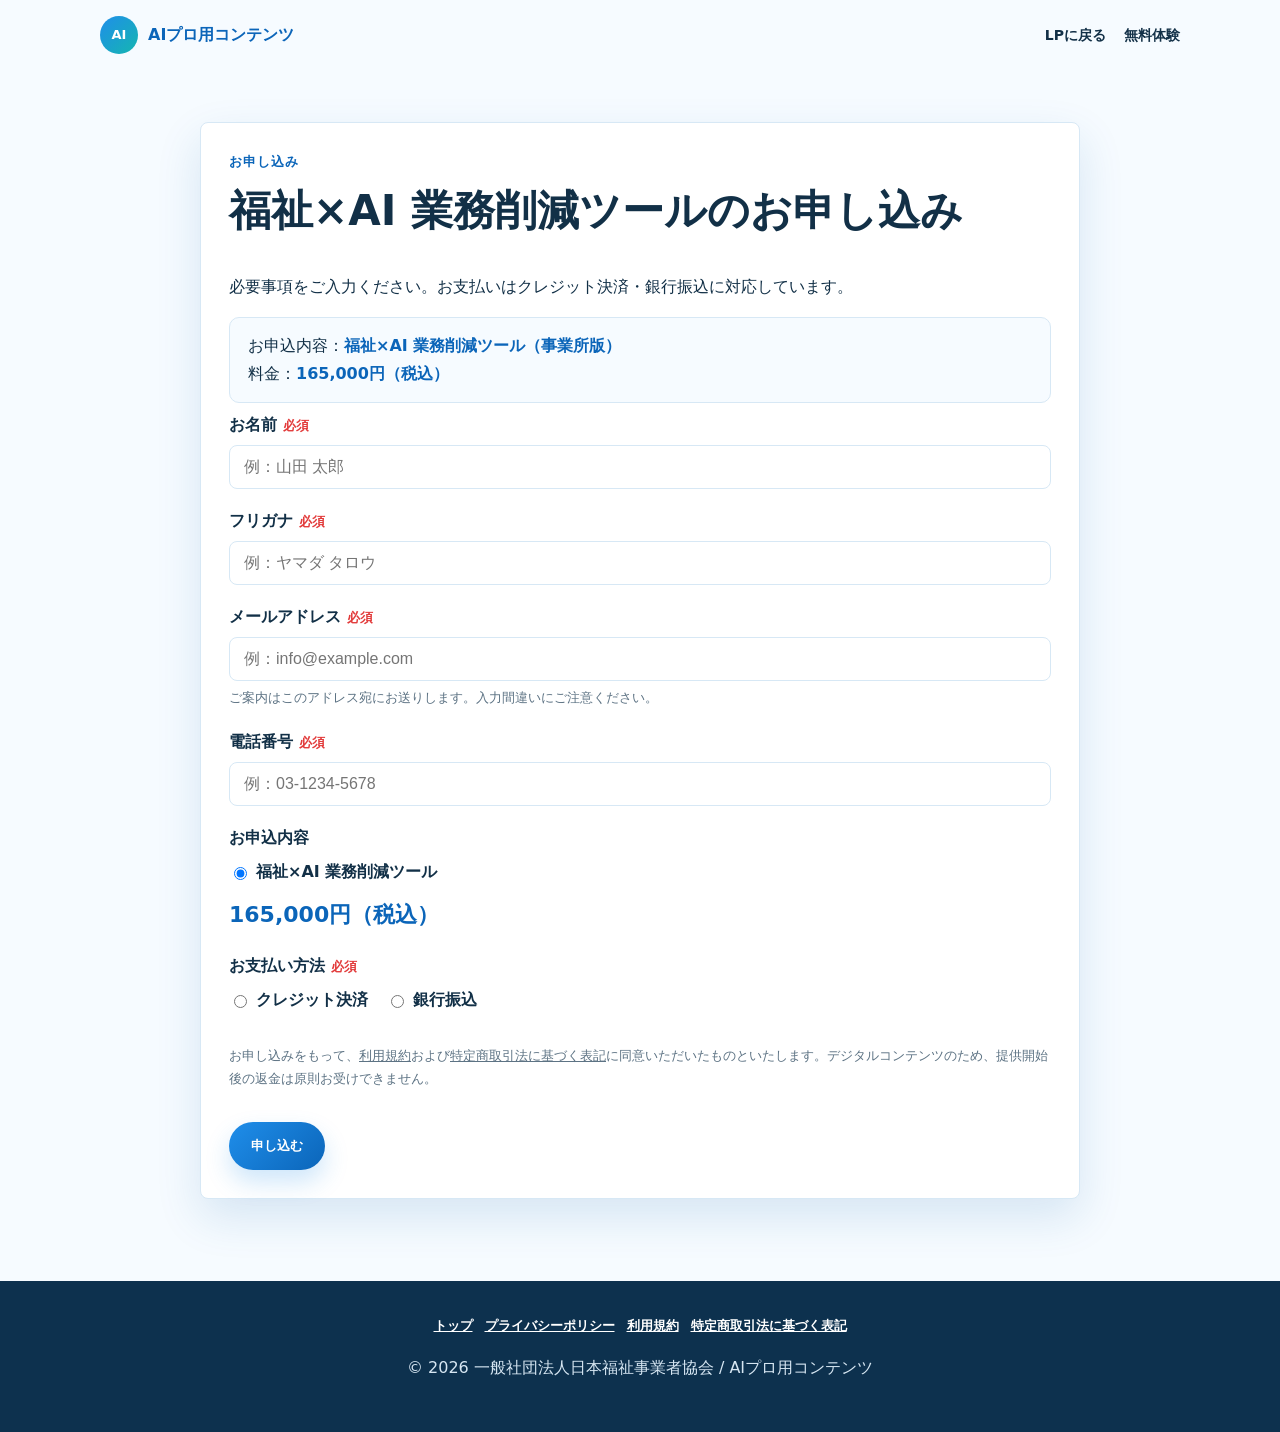
==== apply.html @ 085a6c04 "chore: デザイン大改修前の保存ポイント（LP/体験/申込/法務 一式） 販売LP(index)・無料体験(trial)・申込(apply: オートビズ埋め込み)・法務3ページ(特商法/プライバシ" ====
<!DOCTYPE html>
<html lang="ja">
<head>
  <meta charset="UTF-8">
  <meta name="viewport" content="width=device-width, initial-scale=1.0">
  <title>お申し込み｜AIプロ用コンテンツ</title>
  <meta name="description" content="福祉×AI 業務削減ツールのお申し込みフォーム。クレジット決済・銀行振込に対応。">
  <meta name="robots" content="noindex">
  <link rel="stylesheet" href="styles.css">
  <style>
    .apply-form { display: grid; gap: 18px; margin-top: 8px; }
    .apply-form .field { display: grid; gap: 6px; }
    .apply-form label.lbl { font-weight: 800; }
    .apply-form .req { color: #e23b3b; font-size: 13px; }
    .apply-form input[type="text"] {
      width: 100%; padding: 12px 14px; border: 1px solid var(--line);
      border-radius: 8px; font-size: 16px; background: #fff;
    }
    .apply-form input[type="text"]:focus { outline: 2px solid var(--blue); border-color: var(--blue); }
    .apply-form small { color: var(--muted); font-size: 13px; }
    .apply-form .radios { display: flex; flex-wrap: wrap; gap: 8px 18px; }
    .apply-form .radios label { display: inline-flex; align-items: center; gap: 6px; font-weight: 700; }
    .apply-form .price-line { font-size: 22px; font-weight: 900; color: var(--blue-dark); margin: 4px 0 0; }
    .apply-form .agree-note { font-size: 13px; color: var(--muted); }
    .apply-form button.submit { border: 0; cursor: pointer; }
    .order-summary { background: #f6fbff; border: 1px solid var(--line); border-radius: 10px; padding: 14px 18px; margin-bottom: 6px; }
    .order-summary strong { color: var(--blue-dark); }
  </style>
</head>
<body class="legal-page">
  <header class="site-header">
    <a class="brand" href="index.html"><span class="brand-mark">AI</span><span>AIプロ用コンテンツ</span></a>
    <nav class="site-nav" aria-label="主要メニュー">
      <a href="index.html">LPに戻る</a>
      <a href="trial.html">無料体験</a>
    </nav>
  </header>

  <main class="page-shell">
    <section class="page-card">
      <p class="section-kicker">お申し込み</p>
      <h1>福祉×AI 業務削減ツールのお申し込み</h1>
      <p>必要事項をご入力ください。お支払いはクレジット決済・銀行振込に対応しています。</p>

      <div class="order-summary">
        <p style="margin:0;">お申込内容：<strong>福祉×AI 業務削減ツール（事業所版）</strong><br>料金：<strong>165,000円（税込）</strong></p>
      </div>

      <!-- ▼ オートビズ（76auto.biz）への送信フォーム。hidden項目・name属性は変更しないこと ▼ -->
      <form action="https://76auto.biz/nfja/responder.php" method="post" enctype="multipart/form-data" class="apply-form">
        <input type="hidden" name="mcode" value="UTF-8">
        <input type="hidden" name="tno" value="74">
        <input type="hidden" name="spflg" value="1">
        <input type="hidden" name="fld4" value="165000">
        <input type="hidden" name="rgst" value="entry">

        <div class="field">
          <label class="lbl">お名前 <span class="req">必須</span></label>
          <input type="text" name="name1" required placeholder="例：山田 太郎">
        </div>
        <div class="field">
          <label class="lbl">フリガナ <span class="req">必須</span></label>
          <input type="text" name="name2" required placeholder="例：ヤマダ タロウ">
        </div>
        <div class="field">
          <label class="lbl">メールアドレス <span class="req">必須</span></label>
          <input type="text" name="email" required placeholder="例：info@example.com">
          <small>ご案内はこのアドレス宛にお送りします。入力間違いにご注意ください。</small>
        </div>
        <div class="field">
          <label class="lbl">電話番号 <span class="req">必須</span></label>
          <input type="text" name="fld1" required placeholder="例：03-1234-5678">
        </div>
        <div class="field">
          <label class="lbl">お申込内容</label>
          <div class="radios">
            <label><input type="radio" name="fld3" value="福祉×AI 業務削減ツール" checked> 福祉×AI 業務削減ツール</label>
          </div>
          <p class="price-line">165,000円（税込）</p>
        </div>
        <div class="field">
          <label class="lbl">お支払い方法 <span class="req">必須</span></label>
          <div class="radios">
            <label><input type="radio" name="fld5" value="クレジット決済" required> クレジット決済</label>
            <label><input type="radio" name="fld5" value="銀行振込"> 銀行振込</label>
          </div>
        </div>

        <p class="agree-note">お申し込みをもって、<a href="terms.html">利用規約</a>および<a href="tokushoho.html">特定商取引法に基づく表記</a>に同意いただいたものといたします。デジタルコンテンツのため、提供開始後の返金は原則お受けできません。</p>

        <div>
          <button type="submit" name="sbm" value="登録" class="button primary submit">申し込む</button>
        </div>
      </form>
    </section>
  </main>

  <footer class="site-footer">
    <div class="footer-links">
      <a href="index.html">トップ</a>
      <a href="privacy.html">プライバシーポリシー</a>
      <a href="terms.html">利用規約</a>
      <a href="tokushoho.html">特定商取引法に基づく表記</a>
    </div>
    <p>© 2026 一般社団法人日本福祉事業者協会 / AIプロ用コンテンツ</p>
  </footer>
</body>
</html>
---- styles.css ----
:root {
  --ink: #123047;
  --muted: #5d7384;
  --blue: #1f8eea;
  --blue-dark: #0b65b9;
  --sky: #eaf7ff;
  --sky-2: #f6fbff;
  --teal: #15b6b0;
  --yellow: #ffd35a;
  --orange: #ff8b3d;
  --line: #d7e8f5;
  --white: #ffffff;
  --container: 1120px;
  --shadow: 0 18px 45px rgba(24, 102, 171, .14);
}

* {
  box-sizing: border-box;
}

html {
  scroll-behavior: smooth;
}

body {
  margin: 0;
  color: var(--ink);
  background: var(--sky-2);
  font-family: system-ui, -apple-system, "Segoe UI", "Noto Sans JP", "Hiragino Kaku Gothic ProN", Meiryo, sans-serif;
  line-height: 1.75;
}

a {
  color: inherit;
}

img,
iframe {
  max-width: 100%;
}

.site-header {
  position: sticky;
  top: 0;
  z-index: 10;
  display: flex;
  align-items: center;
  justify-content: space-between;
  gap: 24px;
  max-width: var(--container);
  margin: 0 auto;
  padding: 16px 20px;
  background: rgba(246, 251, 255, .86);
  backdrop-filter: blur(12px);
}

.brand {
  display: inline-flex;
  align-items: center;
  gap: 10px;
  color: var(--blue-dark);
  font-weight: 800;
  text-decoration: none;
}

.brand-mark {
  display: grid;
  place-items: center;
  width: 38px;
  height: 38px;
  color: var(--white);
  background: linear-gradient(135deg, var(--blue), var(--teal));
  border-radius: 50%;
  font-size: 13px;
  letter-spacing: 0;
}

.site-nav {
  display: flex;
  align-items: center;
  gap: 18px;
  font-size: 14px;
  font-weight: 700;
}

.site-nav a {
  text-decoration: none;
}

.nav-button {
  padding: 9px 16px;
  color: var(--white);
  background: var(--teal);
  border-radius: 999px;
}

.hero {
  position: relative;
  overflow: hidden;
  min-height: 700px;
  background:
    linear-gradient(90deg, rgba(246, 251, 255, .96) 0%, rgba(246, 251, 255, .84) 36%, rgba(246, 251, 255, .24) 62%, rgba(246, 251, 255, 0) 100%),
    linear-gradient(180deg, rgba(246, 251, 255, 0) 0%, rgba(246, 251, 255, .24) 100%),
    url("assets/hero-support-office.png") center right / cover no-repeat;
  isolation: isolate;
}

.hero::after {
  content: "";
  position: absolute;
  inset: auto 0 0;
  height: 28%;
  background: linear-gradient(180deg, transparent, rgba(246, 251, 255, .66));
  pointer-events: none;
}

.hero-bg::before,
.hero-bg::after {
  content: "";
  position: absolute;
  width: 360px;
  height: 360px;
  border: 1px solid rgba(31, 142, 234, .13);
  border-radius: 44px;
  transform: rotate(45deg);
  opacity: .6;
}

.hero-bg::before {
  left: -160px;
  top: 110px;
}

.hero-bg::after {
  right: -90px;
  bottom: 40px;
}

.hero-content {
  position: relative;
  z-index: 1;
  display: grid;
  grid-template-columns: minmax(0, 1fr) minmax(290px, .58fr);
  align-items: center;
  gap: 26px;
  max-width: var(--container);
  margin: 0 auto;
  padding: 86px 20px 112px;
}

.hero-copy {
  max-width: 690px;
  min-width: 0;
}

.eyebrow,
.section-kicker {
  margin: 0 0 10px;
  color: var(--blue-dark);
  font-size: 13px;
  font-weight: 900;
  letter-spacing: .08em;
}

.mini-proof {
  display: inline-flex;
  align-items: center;
  gap: 8px;
  padding: 8px 13px;
  margin-bottom: 18px;
  color: var(--blue-dark);
  background: rgba(255, 255, 255, .86);
  border: 1px solid rgba(31, 142, 234, .18);
  border-radius: 999px;
  font-size: 13px;
  font-weight: 800;
}

.mini-proof::before {
  content: "";
  width: 8px;
  height: 8px;
  background: var(--yellow);
  border-radius: 50%;
}

h1,
h2,
h3,
p {
  overflow-wrap: anywhere;
}

.hero h1 {
  max-width: 650px;
  margin: 0 0 18px;
  font-size: clamp(34px, 5vw, 58px);
  line-height: 1.22;
  font-weight: 900;
  letter-spacing: 0;
}

.lead {
  max-width: 620px;
  margin: 0 0 28px;
  color: #234b63;
  font-size: 18px;
  font-weight: 650;
}

.hero-actions,
.footer-links {
  display: flex;
  flex-wrap: wrap;
  gap: 12px;
}

.button {
  display: inline-flex;
  align-items: center;
  justify-content: center;
  min-height: 48px;
  padding: 12px 22px;
  border: 0;
  border-radius: 999px;
  font-weight: 900;
  text-decoration: none;
  line-height: 1.2;
}

.button.primary {
  color: var(--white);
  background: linear-gradient(135deg, var(--blue), var(--blue-dark));
  box-shadow: 0 12px 24px rgba(31, 142, 234, .22);
}

.button.secondary {
  color: var(--blue-dark);
  background: var(--white);
  border: 1px solid var(--line);
}

.button.white {
  color: var(--blue-dark);
  background: var(--white);
  box-shadow: 0 12px 26px rgba(0, 65, 120, .16);
}

.micro-note {
  margin: 14px 0 0;
  color: var(--muted);
  font-size: 13px;
}

.hero-visual {
  position: relative;
  min-height: 390px;
}

.visual-card,
.floating-card,
.problem-grid article,
.value-card,
.price-card {
  background: rgba(255, 255, 255, .92);
  border: 1px solid rgba(31, 142, 234, .14);
  border-radius: 8px;
  box-shadow: var(--shadow);
  backdrop-filter: blur(14px);
}

.main-card {
  position: absolute;
  right: 0;
  bottom: 14px;
  width: min(360px, 100%);
  padding: 20px;
}

.card-header {
  display: flex;
  gap: 6px;
  margin-bottom: 18px;
}

.card-header span {
  width: 11px;
  height: 11px;
  background: #b9d8ef;
  border-radius: 50%;
}

.card-label {
  display: inline-block;
  margin: 0 0 8px;
  padding: 4px 10px;
  color: #8b5200;
  background: #fff3c8;
  border-radius: 999px;
  font-size: 12px;
  font-weight: 900;
}

.main-card h2 {
  margin: 0 0 18px;
  font-size: 21px;
  line-height: 1.35;
}

.timeline {
  display: grid;
  grid-template-columns: 1fr 1fr;
  gap: 10px;
  margin-bottom: 18px;
}

.timeline div {
  padding: 14px;
  background: #eef8ff;
  border-radius: 8px;
}

.timeline strong {
  display: block;
  color: var(--blue-dark);
  font-size: 28px;
  line-height: 1;
}

.timeline span {
  display: block;
  margin-top: 5px;
  color: var(--muted);
  font-size: 12px;
  font-weight: 800;
}

.fake-document {
  display: grid;
  gap: 9px;
  padding: 16px;
  background: #f6fbff;
  border: 1px solid var(--line);
  border-radius: 8px;
}

.fake-document span {
  height: 11px;
  background: linear-gradient(90deg, #bde2ff, #eaf7ff);
  border-radius: 999px;
}

.fake-document span:nth-child(2) {
  width: 78%;
}

.fake-document span:nth-child(3) {
  width: 92%;
}

.fake-document span:nth-child(4) {
  width: 66%;
}

.floating-card {
  position: absolute;
  width: 178px;
  padding: 15px 16px;
}

.floating-card span {
  display: block;
  color: var(--muted);
  font-size: 12px;
  font-weight: 800;
}

.floating-card strong {
  display: block;
  color: var(--ink);
  font-size: 18px;
}

.floating-card.training {
  left: -4px;
  top: 86px;
  border-left: 5px solid var(--teal);
}

.floating-card.proof {
  right: -10px;
  bottom: 238px;
  border-left: 5px solid var(--orange);
}

.blue-band {
  display: flex;
  align-items: center;
  justify-content: space-between;
  gap: 18px;
  max-width: 940px;
  margin: -44px auto 0;
  padding: 20px 24px;
  color: var(--white);
  background: linear-gradient(135deg, var(--blue), #15a4ee);
  border: 4px solid var(--white);
  border-radius: 8px;
  box-shadow: var(--shadow);
  position: relative;
  z-index: 2;
}

.blue-band a {
  flex: 0 0 auto;
  padding: 10px 16px;
  color: var(--blue-dark);
  background: var(--yellow);
  border-radius: 999px;
  font-weight: 900;
  text-decoration: none;
}

.band-badge {
  display: inline-block;
  margin-right: 10px;
  padding: 4px 9px;
  color: var(--blue-dark);
  background: var(--white);
  border-radius: 999px;
  font-size: 12px;
  font-weight: 900;
}

.section {
  max-width: var(--container);
  margin: 0 auto;
  padding: 82px 20px;
}

.section h2 {
  margin: 0 0 26px;
  font-size: clamp(27px, 4vw, 42px);
  line-height: 1.32;
  letter-spacing: 0;
}

.intro {
  text-align: center;
}

.intro > h2 {
  max-width: 760px;
  margin-left: auto;
  margin-right: auto;
}

.problem-grid {
  display: grid;
  grid-template-columns: repeat(3, 1fr);
  gap: 18px;
  margin-top: 34px;
  text-align: left;
}

.problem-grid article {
  padding: 24px;
}

.problem-grid span {
  display: inline-grid;
  place-items: center;
  width: 38px;
  height: 38px;
  color: var(--white);
  background: var(--blue);
  border-radius: 50%;
  font-weight: 900;
  font-size: 12px;
}

.problem-grid h3 {
  margin: 16px 0 8px;
  font-size: 20px;
}

.problem-grid p,
.value-card li,
.split-heading p,
.trial-copy p,
.price-card li,
.apply-band p {
  color: var(--muted);
}

.split-heading {
  display: grid;
  grid-template-columns: 1fr .75fr;
  gap: 34px;
  align-items: end;
  margin-bottom: 28px;
}

.value-cards {
  display: grid;
  grid-template-columns: repeat(2, 1fr);
  gap: 22px;
}

.value-card {
  padding: 30px;
}

.value-icon {
  display: grid;
  place-items: center;
  width: 46px;
  height: 46px;
  color: var(--white);
  background: var(--blue);
  border-radius: 8px;
  font-weight: 900;
}

.value-icon.teal {
  background: var(--teal);
}

.value-card h3 {
  margin: 18px 0 14px;
  font-size: 24px;
}

.value-card ul,
.price-card ul {
  padding-left: 1.2em;
}

.value-card a {
  display: inline-block;
  margin-top: 10px;
  color: var(--blue-dark);
  font-weight: 900;
}

.trial-panel {
  display: grid;
  grid-template-columns: minmax(0, 1fr) minmax(280px, .8fr) auto;
  align-items: center;
  gap: 28px;
  width: 100%;
  max-width: none;
  margin: 0;
  padding: 78px max(20px, calc((100% - var(--container)) / 2 + 20px));
  color: var(--white);
  background:
    linear-gradient(90deg, rgba(255, 255, 255, .08) 1px, transparent 1px),
    linear-gradient(135deg, #073653 0%, #085f88 54%, #0b7b78 100%);
  background-size: 42px 42px, auto;
  border: 0;
  border-radius: 0;
  box-shadow: inset 0 1px 0 rgba(255, 255, 255, .16), inset 0 -1px 0 rgba(4, 35, 55, .18);
}

.trial-panel h2 {
  margin-bottom: 12px;
  color: var(--white);
}

.trial-panel .section-kicker {
  color: #9fe7ff;
}

.trial-copy p {
  color: rgba(235, 249, 255, .84);
}

.trial-steps {
  display: grid;
  gap: 10px;
}

.trial-steps div {
  display: flex;
  align-items: center;
  gap: 10px;
  padding: 12px 14px;
  color: var(--white);
  background: rgba(255, 255, 255, .12);
  border: 1px solid rgba(255, 255, 255, .26);
  border-radius: 8px;
  box-shadow: 0 10px 24px rgba(2, 22, 36, .12);
  font-weight: 800;
}

.trial-steps span {
  display: grid;
  place-items: center;
  flex: 0 0 auto;
  width: 28px;
  height: 28px;
  color: #073653;
  background: var(--yellow);
  border-radius: 50%;
}

.trial-panel .button.primary {
  color: #073653;
  background: var(--yellow);
  box-shadow: 0 14px 30px rgba(2, 22, 36, .22);
  white-space: nowrap;
}

.recipe-section {
  text-align: center;
}

.recipe-list {
  display: flex;
  flex-wrap: wrap;
  justify-content: center;
  gap: 10px;
  max-width: 820px;
  margin: 0 auto;
}

.recipe-list span {
  padding: 10px 16px;
  background: var(--white);
  border: 1px solid var(--line);
  border-radius: 999px;
  color: var(--blue-dark);
  font-weight: 900;
}

.price-section {
  padding-top: 20px;
}

.price-card {
  max-width: 760px;
  margin: 0 auto;
  padding: 34px;
  background:
    linear-gradient(90deg, rgba(255, 211, 90, .18), transparent 42%),
    var(--white);
}

.price-card h2 {
  margin-bottom: 12px;
}

.price {
  margin: 0 0 18px;
  color: var(--blue-dark);
  font-size: 28px;
  font-weight: 900;
}

.placeholder {
  display: inline-block;
  padding: 0 .28em;
  color: #9a4a00;
  background: #fff0cf;
  border-radius: 4px;
  font-weight: 900;
}

.apply-band {
  display: grid;
  grid-template-columns: minmax(0, 1fr) auto;
  align-items: center;
  gap: 24px;
  max-width: var(--container);
  margin: 22px auto 86px;
  padding: 34px;
  color: var(--white);
  background:
    radial-gradient(circle at 92% 20%, rgba(255, 255, 255, .22), transparent 26%),
    linear-gradient(135deg, var(--blue), var(--blue-dark));
  border-radius: 8px;
  box-shadow: var(--shadow);
}

.apply-band .section-kicker,
.apply-band p {
  color: rgba(255, 255, 255, .88);
}

.apply-band h2 {
  margin: 0 0 8px;
  font-size: clamp(25px, 3.4vw, 38px);
  line-height: 1.35;
}

.site-footer {
  padding: 34px 20px;
  color: #d6e6f2;
  background: #0d314e;
  text-align: center;
}

.footer-links {
  justify-content: center;
  margin-bottom: 12px;
}

.footer-links a {
  color: #ffffff;
  font-size: 13px;
  font-weight: 800;
}

/* Shared simple document pages */
.legal-page,
.trial-page {
  background: var(--sky-2);
}

.page-shell,
.legal-container,
.trial-container {
  max-width: 920px;
  margin: 0 auto;
  padding: 52px 20px 82px;
}

.page-card,
.legal-card,
.trial-card {
  padding: 28px;
  background: var(--white);
  border: 1px solid var(--line);
  border-radius: 8px;
  box-shadow: var(--shadow);
}

.notice,
.draft-notice {
  padding: 13px 16px;
  margin-bottom: 20px;
  color: #8a4b00;
  background: #fff2d5;
  border: 1px solid #ffd18a;
  border-radius: 8px;
  font-weight: 800;
}

.legal-card h1,
.page-card h1 {
  margin-top: 0;
  font-size: clamp(28px, 4vw, 42px);
  line-height: 1.3;
}

.legal-card h2 {
  margin-top: 30px;
  padding-top: 22px;
  border-top: 1px solid var(--line);
  font-size: 22px;
}

.legal-table {
  width: 100%;
  border-collapse: collapse;
  margin-top: 22px;
  background: var(--white);
}

.legal-table th,
.legal-table td {
  padding: 14px 12px;
  border: 1px solid var(--line);
  text-align: left;
  vertical-align: top;
}

.legal-table th {
  width: 32%;
  color: var(--blue-dark);
  background: #eef8ff;
}

@media (max-width: 900px) {
  .site-header {
    position: static;
    align-items: flex-start;
    flex-direction: column;
  }

  .site-nav {
    width: 100%;
    overflow-x: auto;
    padding-bottom: 4px;
  }

  .hero-content,
  .split-heading,
  .trial-panel,
  .apply-band {
    grid-template-columns: 1fr;
  }

  .trial-panel {
    padding: 64px 20px;
  }

  .hero-content {
    padding-top: 58px;
    padding-bottom: 88px;
  }

  .hero {
    background:
      linear-gradient(90deg, rgba(246, 251, 255, .94) 0%, rgba(246, 251, 255, .76) 50%, rgba(246, 251, 255, .18) 100%),
      linear-gradient(180deg, rgba(246, 251, 255, .08) 0%, rgba(246, 251, 255, .56) 100%),
      url("assets/hero-support-office.png") center top / cover no-repeat;
  }

  .hero-visual {
    min-height: 310px;
  }

  .main-card {
    right: 0;
    left: 0;
    margin: 0 auto;
  }

  .problem-grid,
  .value-cards {
    grid-template-columns: 1fr;
  }

  .blue-band {
    flex-direction: column;
    align-items: flex-start;
    margin-left: 20px;
    margin-right: 20px;
  }
}

@media (max-width: 560px) {
  html,
  body {
    width: 100%;
    overflow-x: hidden;
  }

  .hero {
    min-height: auto;
    background:
      linear-gradient(180deg, rgba(246, 251, 255, .82) 0%, rgba(246, 251, 255, .92) 56%, rgba(246, 251, 255, .78) 100%),
      url("assets/hero-support-office.png") 62% top / auto 440px no-repeat;
  }

  .hero-content,
  .section {
    padding-left: 16px;
    padding-right: 16px;
  }

  .hero-content {
    padding-top: 46px;
    padding-bottom: 64px;
    width: 100%;
    max-width: 100%;
    min-width: 0;
  }

  .hero h1 {
    width: min(100%, 340px);
    font-size: 28px;
    line-height: 1.28;
    max-width: 100%;
    word-break: break-all;
  }

  .lead {
    width: min(100%, 340px);
    font-size: 16px;
    word-break: break-all;
  }

  .hero-actions .button,
  .apply-band .button {
    width: 100%;
  }

  .floating-card {
    display: none;
  }

  .hero-visual {
    min-height: auto;
    margin-top: 28px;
  }

  .main-card {
    position: static;
    width: 100%;
    padding: 18px;
  }

  .timeline {
    grid-template-columns: 1fr;
  }

  .section {
    padding-top: 58px;
    padding-bottom: 58px;
  }

  .trial-panel,
  .apply-band,
  .price-card {
    padding: 24px;
  }

  .trial-panel {
    padding: 54px 16px;
  }

  .trial-panel .button.primary {
    width: 100%;
  }
}
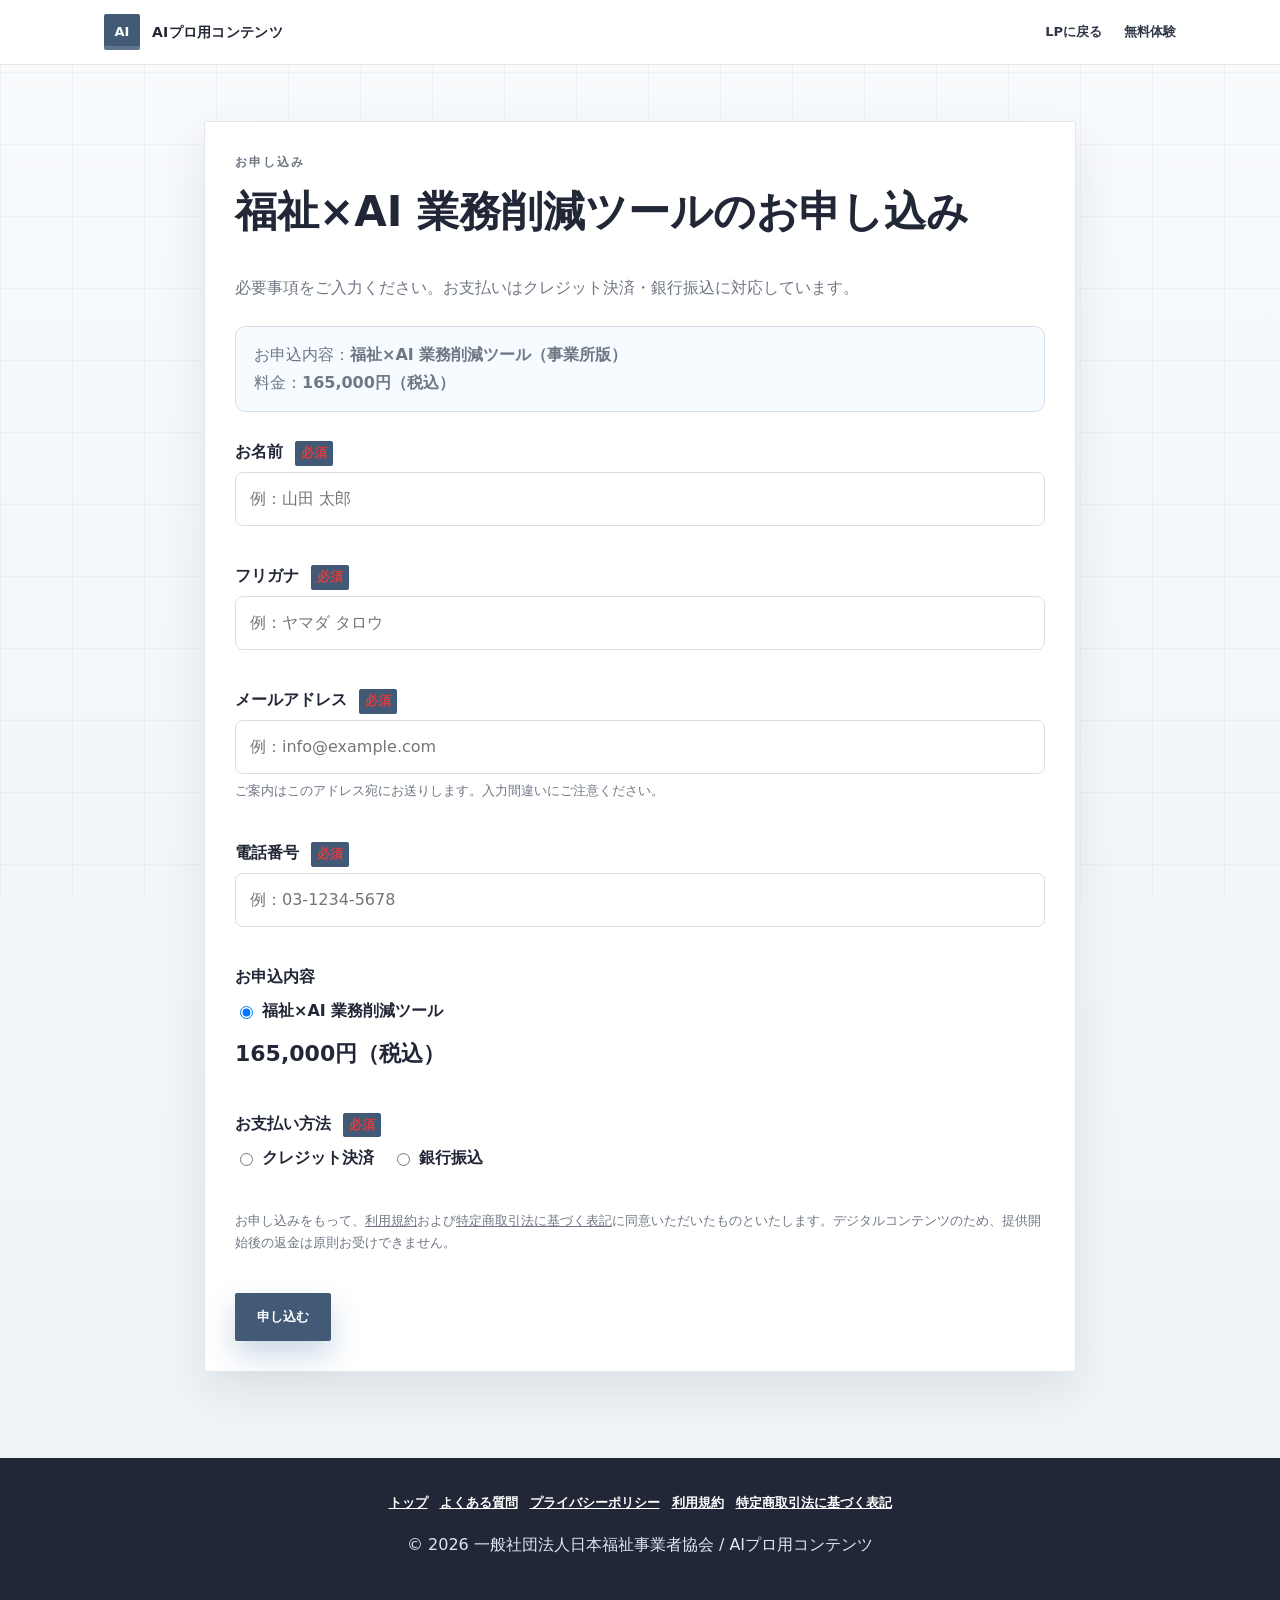
==== commit 4cc20b66: "Add beginner FAQ page to LP 初めてコンテンツを開いた購入者向けに faq.html を新設。カスタムチャット （Gem/カスタムGPT）・GASの用語、準備、ログイン、個人" ====
--- a/apply.html
+++ b/apply.html
@@ -98,6 +98,7 @@
   <footer class="site-footer">
     <div class="footer-links">
       <a href="index.html">トップ</a>
+      <a href="faq.html">よくある質問</a>
       <a href="privacy.html">プライバシーポリシー</a>
       <a href="terms.html">利用規約</a>
       <a href="tokushoho.html">特定商取引法に基づく表記</a>
--- a/styles.css
+++ b/styles.css
@@ -1,17 +1,21 @@
 :root {
-  --ink: #123047;
-  --muted: #5d7384;
-  --blue: #1f8eea;
-  --blue-dark: #0b65b9;
-  --sky: #eaf7ff;
-  --sky-2: #f6fbff;
-  --teal: #15b6b0;
-  --yellow: #ffd35a;
-  --orange: #ff8b3d;
-  --line: #d7e8f5;
-  --white: #ffffff;
+  --ink: #222737;
+  --ink-2: #2f3747;
+  --muted: #6f7784;
+  --blue: #556e89;
+  --blue-2: #425a75;
+  --cyan: #d9e8f3;
+  --green: #55c85a;
+  --yellow: #d9d44d;
+  --paper: #ffffff;
+  --base-white: #f5f5f5;
+  --soft: #f5f5f5;
+  --soft-2: #d9e8f3;
+  --middle-gray: #555556;
+  --sub-gray: #929aa6;
+  --line: #d8dee5;
   --container: 1120px;
-  --shadow: 0 18px 45px rgba(24, 102, 171, .14);
+  --shadow: 0 22px 60px rgba(34, 39, 55, .13);
 }
 
 * {
@@ -25,9 +29,20 @@
 body {
   margin: 0;
   color: var(--ink);
-  background: var(--sky-2);
-  font-family: system-ui, -apple-system, "Segoe UI", "Noto Sans JP", "Hiragino Kaku Gothic ProN", Meiryo, sans-serif;
+  background: var(--paper);
+  font-family: "Noto Sans JP", "Hiragino Kaku Gothic ProN", "Yu Gothic", Meiryo, system-ui, sans-serif;
   line-height: 1.75;
+}
+
+body::before {
+  content: "";
+  position: fixed;
+  inset: 0;
+  z-index: -2;
+  background:
+    linear-gradient(90deg, rgba(23, 37, 52, .035) 1px, transparent 1px),
+    linear-gradient(180deg, rgba(23, 37, 52, .03) 1px, transparent 1px);
+  background-size: 72px 72px;
 }
 
 a {
@@ -39,141 +54,201 @@
   max-width: 100%;
 }
 
+h1,
+h2,
+h3,
+p {
+  overflow-wrap: anywhere;
+}
+
+.nowrap {
+  white-space: nowrap;
+}
+
 .site-header {
   position: sticky;
   top: 0;
-  z-index: 10;
+  z-index: 20;
   display: flex;
   align-items: center;
   justify-content: space-between;
   gap: 24px;
-  max-width: var(--container);
-  margin: 0 auto;
-  padding: 16px 20px;
-  background: rgba(246, 251, 255, .86);
-  backdrop-filter: blur(12px);
+  width: 100%;
+  margin: 0;
+  padding: 14px max(24px, calc((100% - var(--container)) / 2 + 24px));
+  background: rgba(255, 255, 255, .94);
+  border-bottom: 1px solid rgba(23, 37, 52, .11);
+  backdrop-filter: blur(14px);
 }
 
 .brand {
   display: inline-flex;
   align-items: center;
-  gap: 10px;
-  color: var(--blue-dark);
+  gap: 12px;
+  min-width: 0;
+  color: var(--ink);
+  font-size: 14px;
   font-weight: 800;
+  letter-spacing: .02em;
   text-decoration: none;
 }
 
 .brand-mark {
   display: grid;
   place-items: center;
-  width: 38px;
-  height: 38px;
-  color: var(--white);
-  background: linear-gradient(135deg, var(--blue), var(--teal));
-  border-radius: 50%;
+  width: 36px;
+  height: 36px;
+  color: var(--paper);
+  background: var(--blue-2);
+  border-radius: 2px;
   font-size: 13px;
   letter-spacing: 0;
+  box-shadow: inset 0 -4px 0 rgba(255, 255, 255, .16);
 }
 
 .site-nav {
   display: flex;
   align-items: center;
-  gap: 18px;
-  font-size: 14px;
-  font-weight: 700;
+  gap: 22px;
+  color: var(--ink-2);
+  font-size: 13px;
+  font-weight: 800;
+  white-space: nowrap;
 }
 
 .site-nav a {
+  position: relative;
   text-decoration: none;
 }
 
+.site-nav a:not(.nav-button)::after {
+  content: "";
+  position: absolute;
+  left: 0;
+  right: 0;
+  bottom: -7px;
+  height: 2px;
+  background: var(--blue);
+  transform: scaleX(0);
+  transform-origin: left;
+  transition: transform .18s ease;
+}
+
+.site-nav a:not(.nav-button):hover::after {
+  transform: scaleX(1);
+}
+
 .nav-button {
-  padding: 9px 16px;
-  color: var(--white);
-  background: var(--teal);
-  border-radius: 999px;
+  padding: 9px 15px;
+  color: var(--paper);
+  background: var(--ink);
+  border: 1px solid var(--ink);
+  border-radius: 2px;
 }
 
 .hero {
   position: relative;
+  min-height: min(740px, calc(100vh - 32px));
   overflow: hidden;
-  min-height: 700px;
   background:
-    linear-gradient(90deg, rgba(246, 251, 255, .96) 0%, rgba(246, 251, 255, .84) 36%, rgba(246, 251, 255, .24) 62%, rgba(246, 251, 255, 0) 100%),
-    linear-gradient(180deg, rgba(246, 251, 255, 0) 0%, rgba(246, 251, 255, .24) 100%),
-    url("assets/hero-support-office.png") center right / cover no-repeat;
+    linear-gradient(90deg, rgba(217, 232, 243, .86) 0%, rgba(217, 232, 243, .60) 34%, rgba(217, 232, 243, .18) 58%, rgba(85, 110, 137, .04) 100%),
+    url("assets/hero-team-meeting.png") center center / cover no-repeat,
+    var(--soft-2);
   isolation: isolate;
+}
+
+.hero::before {
+  content: "AI OPERATION PACKAGE";
+  position: absolute;
+  left: max(24px, calc((100% - var(--container)) / 2 + 24px));
+  bottom: 82px;
+  z-index: 0;
+  color: rgba(35, 111, 186, .13);
+  font-family: Arial, Helvetica, sans-serif;
+  font-size: clamp(56px, 11vw, 148px);
+  font-weight: 900;
+  line-height: .84;
+  letter-spacing: .015em;
+  white-space: nowrap;
+  pointer-events: none;
 }
 
 .hero::after {
   content: "";
   position: absolute;
-  inset: auto 0 0;
-  height: 28%;
-  background: linear-gradient(180deg, transparent, rgba(246, 251, 255, .66));
+  right: -10vw;
+  bottom: -80px;
+  z-index: 0;
+  width: 52vw;
+  height: 260px;
+  background: rgba(35, 111, 186, .84);
+  clip-path: polygon(22% 0, 100% 0, 78% 100%, 0 100%);
+  mix-blend-mode: multiply;
   pointer-events: none;
 }
 
-.hero-bg::before,
+.hero-bg::before {
+  content: "WELFARE DX";
+  position: absolute;
+  right: 22px;
+  top: 112px;
+  z-index: 1;
+  writing-mode: vertical-rl;
+  color: rgba(23, 37, 52, .42);
+  font-family: Arial, Helvetica, sans-serif;
+  font-size: 11px;
+  font-weight: 800;
+  letter-spacing: .2em;
+}
+
 .hero-bg::after {
-  content: "";
-  position: absolute;
-  width: 360px;
-  height: 360px;
-  border: 1px solid rgba(31, 142, 234, .13);
-  border-radius: 44px;
-  transform: rotate(45deg);
-  opacity: .6;
-}
-
-.hero-bg::before {
-  left: -160px;
-  top: 110px;
-}
-
-.hero-bg::after {
-  right: -90px;
-  bottom: 40px;
+  display: none;
 }
 
 .hero-content {
   position: relative;
-  z-index: 1;
-  display: grid;
-  grid-template-columns: minmax(0, 1fr) minmax(290px, .58fr);
+  z-index: 2;
+  display: grid;
+  grid-template-columns: minmax(0, 700px) minmax(240px, 1fr);
   align-items: center;
-  gap: 26px;
+  gap: 36px;
   max-width: var(--container);
+  min-height: inherit;
   margin: 0 auto;
-  padding: 86px 20px 112px;
+  padding: 86px 24px 110px;
 }
 
 .hero-copy {
-  max-width: 690px;
+  position: relative;
+  max-width: 700px;
   min-width: 0;
 }
 
 .eyebrow,
 .section-kicker {
-  margin: 0 0 10px;
-  color: var(--blue-dark);
-  font-size: 13px;
-  font-weight: 900;
-  letter-spacing: .08em;
+  margin: 0 0 12px;
+  color: var(--blue-2);
+  font-family: Arial, "Noto Sans JP", sans-serif;
+  font-size: 12px;
+  font-weight: 900;
+  letter-spacing: .16em;
+  text-transform: uppercase;
 }
 
 .mini-proof {
   display: inline-flex;
   align-items: center;
-  gap: 8px;
-  padding: 8px 13px;
+  gap: 9px;
   margin-bottom: 18px;
-  color: var(--blue-dark);
-  background: rgba(255, 255, 255, .86);
-  border: 1px solid rgba(31, 142, 234, .18);
-  border-radius: 999px;
+  padding: 7px 12px;
+  color: var(--ink);
+  background: rgba(255, 255, 255, .82);
+  border: 1px solid rgba(23, 37, 52, .14);
+  border-left: 5px solid var(--green);
+  border-radius: 2px;
   font-size: 13px;
   font-weight: 800;
+  box-shadow: 0 10px 28px rgba(23, 37, 52, .08);
 }
 
 .mini-proof::before {
@@ -181,30 +256,25 @@
   width: 8px;
   height: 8px;
   background: var(--yellow);
-  border-radius: 50%;
-}
-
-h1,
-h2,
-h3,
-p {
-  overflow-wrap: anywhere;
 }
 
 .hero h1 {
+  max-width: 700px;
+  margin: 0 0 22px;
+  color: var(--ink);
+  text-shadow: 0 1px 0 rgba(245, 245, 245, .24);
+  font-size: clamp(38px, 4.8vw, 58px);
+  font-weight: 900;
+  line-height: 1.18;
+  letter-spacing: 0;
+}
+
+.lead {
   max-width: 650px;
-  margin: 0 0 18px;
-  font-size: clamp(34px, 5vw, 58px);
-  line-height: 1.22;
-  font-weight: 900;
-  letter-spacing: 0;
-}
-
-.lead {
-  max-width: 620px;
-  margin: 0 0 28px;
-  color: #234b63;
-  font-size: 18px;
+  margin: 0 0 30px;
+  color: var(--ink-2);
+  text-shadow: 0 1px 0 rgba(245, 245, 245, .22);
+  font-size: 17px;
   font-weight: 650;
 }
 
@@ -221,29 +291,36 @@
   justify-content: center;
   min-height: 48px;
   padding: 12px 22px;
-  border: 0;
-  border-radius: 999px;
+  border: 1px solid transparent;
+  border-radius: 2px;
   font-weight: 900;
   text-decoration: none;
   line-height: 1.2;
+  transition: transform .18s ease, box-shadow .18s ease, background .18s ease;
+}
+
+.button:hover {
+  transform: translateY(-1px);
 }
 
 .button.primary {
-  color: var(--white);
-  background: linear-gradient(135deg, var(--blue), var(--blue-dark));
-  box-shadow: 0 12px 24px rgba(31, 142, 234, .22);
+  color: var(--paper);
+  background: var(--blue-2);
+  border-color: var(--blue-2);
+  box-shadow: 0 14px 30px rgba(12, 79, 145, .22);
 }
 
 .button.secondary {
-  color: var(--blue-dark);
-  background: var(--white);
-  border: 1px solid var(--line);
+  color: var(--ink);
+  background: rgba(255, 255, 255, .9);
+  border-color: rgba(23, 37, 52, .22);
 }
 
 .button.white {
-  color: var(--blue-dark);
-  background: var(--white);
-  box-shadow: 0 12px 26px rgba(0, 65, 120, .16);
+  color: var(--ink);
+  background: var(--paper);
+  border-color: var(--paper);
+  box-shadow: 0 14px 30px rgba(0, 0, 0, .16);
 }
 
 .micro-note {
@@ -252,78 +329,85 @@
   font-size: 13px;
 }
 
+.requirements-note {
+  margin: 16px 0 0;
+  padding: 12px 14px;
+  color: var(--ink);
+  background: #fff8dd;
+  border-left: 5px solid var(--yellow);
+  font-size: 13px;
+  font-weight: 800;
+}
+
 .hero-visual {
-  position: relative;
-  min-height: 390px;
+  display: none;
 }
 
 .visual-card,
 .floating-card,
 .problem-grid article,
 .value-card,
-.price-card {
-  background: rgba(255, 255, 255, .92);
-  border: 1px solid rgba(31, 142, 234, .14);
-  border-radius: 8px;
-  box-shadow: var(--shadow);
-  backdrop-filter: blur(14px);
+.price-card,
+.page-card,
+.legal-card,
+.trial-card {
+  background: rgba(255, 255, 255, .96);
+  border: 1px solid rgba(23, 37, 52, .12);
+  border-radius: 2px;
+  box-shadow: 0 18px 48px rgba(23, 37, 52, .09);
 }
 
 .main-card {
   position: absolute;
   right: 0;
-  bottom: 14px;
-  width: min(360px, 100%);
-  padding: 20px;
+  bottom: 34px;
+  width: min(330px, 100%);
+  padding: 18px;
+  background: rgba(255, 255, 255, .86);
+  border-left: 6px solid var(--blue);
+  backdrop-filter: blur(18px);
 }
 
 .card-header {
-  display: flex;
-  gap: 6px;
-  margin-bottom: 18px;
-}
-
-.card-header span {
-  width: 11px;
-  height: 11px;
-  background: #b9d8ef;
-  border-radius: 50%;
+  display: none;
 }
 
 .card-label {
   display: inline-block;
   margin: 0 0 8px;
-  padding: 4px 10px;
-  color: #8b5200;
-  background: #fff3c8;
-  border-radius: 999px;
-  font-size: 12px;
-  font-weight: 900;
+  color: var(--green);
+  font-family: Arial, Helvetica, sans-serif;
+  font-size: 11px;
+  font-weight: 900;
+  letter-spacing: .12em;
+  text-transform: uppercase;
 }
 
 .main-card h2 {
-  margin: 0 0 18px;
-  font-size: 21px;
+  margin: 0 0 16px;
+  font-size: 20px;
   line-height: 1.35;
 }
 
 .timeline {
   display: grid;
   grid-template-columns: 1fr 1fr;
-  gap: 10px;
-  margin-bottom: 18px;
+  gap: 1px;
+  margin-bottom: 16px;
+  background: var(--line);
+  border: 1px solid var(--line);
 }
 
 .timeline div {
-  padding: 14px;
-  background: #eef8ff;
-  border-radius: 8px;
+  padding: 13px 12px;
+  background: var(--paper);
 }
 
 .timeline strong {
   display: block;
-  color: var(--blue-dark);
-  font-size: 28px;
+  color: var(--blue-2);
+  font-family: Arial, Helvetica, sans-serif;
+  font-size: 30px;
   line-height: 1;
 }
 
@@ -338,16 +422,14 @@
 .fake-document {
   display: grid;
   gap: 9px;
-  padding: 16px;
-  background: #f6fbff;
+  padding: 14px;
+  background: #f8fafc;
   border: 1px solid var(--line);
-  border-radius: 8px;
 }
 
 .fake-document span {
-  height: 11px;
-  background: linear-gradient(90deg, #bde2ff, #eaf7ff);
-  border-radius: 999px;
+  height: 9px;
+  background: linear-gradient(90deg, rgba(35, 111, 186, .42), rgba(103, 189, 212, .18));
 }
 
 .fake-document span:nth-child(2) {
@@ -363,122 +445,356 @@
 }
 
 .floating-card {
-  position: absolute;
-  width: 178px;
-  padding: 15px 16px;
+  display: none;
 }
 
 .floating-card span {
   display: block;
-  color: var(--muted);
-  font-size: 12px;
+  color: rgba(255, 255, 255, .68);
+  font-size: 11px;
   font-weight: 800;
 }
 
 .floating-card strong {
   display: block;
-  color: var(--ink);
-  font-size: 18px;
+  font-size: 17px;
 }
 
 .floating-card.training {
-  left: -4px;
-  top: 86px;
-  border-left: 5px solid var(--teal);
+  left: 24px;
+  top: 136px;
+  border-top: 4px solid var(--green);
 }
 
 .floating-card.proof {
-  right: -10px;
-  bottom: 238px;
-  border-left: 5px solid var(--orange);
+  right: 88px;
+  bottom: 242px;
+  border-top: 4px solid var(--yellow);
 }
 
 .blue-band {
+  position: relative;
+  z-index: 3;
   display: flex;
   align-items: center;
   justify-content: space-between;
   gap: 18px;
-  max-width: 940px;
+  max-width: var(--container);
   margin: -44px auto 0;
-  padding: 20px 24px;
-  color: var(--white);
-  background: linear-gradient(135deg, var(--blue), #15a4ee);
-  border: 4px solid var(--white);
-  border-radius: 8px;
+  padding: 18px 24px;
+  color: var(--paper);
+  background: var(--ink);
+  border-left: 8px solid var(--blue);
   box-shadow: var(--shadow);
-  position: relative;
-  z-index: 2;
 }
 
 .blue-band a {
   flex: 0 0 auto;
-  padding: 10px 16px;
-  color: var(--blue-dark);
+  padding: 9px 14px;
+  color: var(--ink);
   background: var(--yellow);
-  border-radius: 999px;
+  border-radius: 2px;
   font-weight: 900;
   text-decoration: none;
 }
 
 .band-badge {
   display: inline-block;
-  margin-right: 10px;
-  padding: 4px 9px;
-  color: var(--blue-dark);
-  background: var(--white);
-  border-radius: 999px;
-  font-size: 12px;
+  margin-right: 12px;
+  padding: 4px 8px;
+  color: var(--paper);
+  background: var(--blue);
+  font-family: Arial, "Noto Sans JP", sans-serif;
+  font-size: 11px;
+  font-weight: 900;
+  letter-spacing: .08em;
+}
+
+.requirements-band {
+  padding: 28px 24px 8px;
+  background: var(--base-white);
+}
+
+.requirements-inner {
+  max-width: var(--container);
+  margin: 0 auto;
+  padding: 26px 28px;
+  display: grid;
+  grid-template-columns: minmax(0, 1.1fr) minmax(280px, .9fr);
+  gap: 24px;
+  align-items: center;
+  border: 1px solid rgba(161, 113, 6, .28);
+  border-left: 7px solid var(--yellow);
+  background: #fff8dd;
+}
+
+.requirements-inner .section-kicker {
+  margin-bottom: 8px;
+  color: var(--ink);
+}
+
+.requirements-inner h2 {
+  margin: 0 0 10px;
+  color: var(--ink);
+  font-size: clamp(23px, 2.4vw, 32px);
+  line-height: 1.35;
+}
+
+.requirements-inner p {
+  margin: 0;
+  color: var(--ink-2);
+  font-size: 15px;
+  font-weight: 700;
+}
+
+.requirements-list {
+  display: grid;
+  gap: 9px;
+  margin: 0;
+  padding: 0;
+  list-style: none;
+}
+
+.requirements-list li {
+  padding: 11px 13px;
+  color: var(--ink);
+  background: var(--paper);
+  border: 1px solid rgba(23, 37, 52, .12);
+  border-radius: 2px;
+  font-size: 14px;
   font-weight: 900;
 }
 
 .section {
   max-width: var(--container);
   margin: 0 auto;
-  padding: 82px 20px;
+  padding: 96px 24px;
 }
 
 .section h2 {
-  margin: 0 0 26px;
-  font-size: clamp(27px, 4vw, 42px);
+  margin: 0 0 28px;
+  font-size: clamp(29px, 4vw, 44px);
+  font-weight: 900;
   line-height: 1.32;
   letter-spacing: 0;
 }
 
 .intro {
-  text-align: center;
-}
-
-.intro > h2 {
-  max-width: 760px;
-  margin-left: auto;
-  margin-right: auto;
-}
-
-.problem-grid {
+  position: relative;
+  max-width: none;
+  padding: 112px max(24px, calc((100% - var(--container)) / 2 + 24px)) 96px;
+  background: var(--base-white);
+  text-align: left;
+}
+
+.intro::before {
+  content: "WE HARMONIZE WITH OPERATIONS";
+  position: absolute;
+  left: max(24px, calc((100% - var(--container)) / 2 + 24px));
+  top: 70px;
+  color: rgba(85, 110, 137, .15);
+  font-family: Arial, Helvetica, sans-serif;
+  font-size: clamp(34px, 5.8vw, 78px);
+  font-weight: 900;
+  line-height: .9;
+  letter-spacing: .02em;
+  pointer-events: none;
+}
+
+.intro-layout {
+  position: relative;
+  z-index: 1;
+  display: grid;
+  grid-template-columns: minmax(480px, .95fr) minmax(420px, 1.05fr);
+  gap: 48px;
+  align-items: center;
+  max-width: var(--container);
+  margin: 0 auto 56px;
+}
+
+.intro-copy {
+  max-width: 540px;
+}
+
+.intro-subtitle {
+  display: inline-flex;
+  align-items: center;
+  gap: 10px;
+  margin: 0 0 18px;
+  color: var(--ink);
+  font-size: 14px;
+  font-weight: 900;
+}
+
+.intro-subtitle::before {
+  content: "";
+  width: 38px;
+  height: 3px;
+  background: var(--green);
+}
+
+.intro-copy h2 {
+  margin-bottom: 22px;
+  font-size: clamp(28px, 3.1vw, 38px);
+}
+
+.intro-copy > p:last-child {
+  margin: 0;
+  color: var(--muted);
+  font-size: 15px;
+}
+
+.intro-collage {
+  position: relative;
+  min-height: 430px;
+}
+
+.collage-slab {
+  position: absolute;
+  left: 4%;
+  bottom: 18px;
+  width: 58%;
+  height: 210px;
+  background: var(--soft-2);
+  clip-path: polygon(18% 0, 100% 0, 82% 100%, 0 100%);
+}
+
+.collage-photo {
+  position: absolute;
+  margin: 0;
+  overflow: hidden;
+  background: var(--paper);
+  box-shadow: 0 18px 42px rgba(34, 39, 55, .12);
+}
+
+.collage-photo img,
+.about-photo img {
+  display: block;
+  width: 100%;
+  height: 100%;
+  object-fit: cover;
+}
+
+.collage-main {
+  right: 0;
+  top: 34px;
+  width: 68%;
+  height: 252px;
+}
+
+.collage-main img {
+  object-position: 72% center;
+}
+
+.collage-sub {
+  width: 42%;
+  height: 156px;
+}
+
+.collage-sub.top {
+  left: 0;
+  top: 0;
+}
+
+.collage-sub.top img {
+  object-position: 40% center;
+}
+
+.collage-sub.bottom {
+  left: 16%;
+  bottom: 0;
+}
+
+.collage-sub.bottom img {
+  object-position: 82% center;
+}
+
+.vertical-note {
+  position: absolute;
+  right: -28px;
+  top: 102px;
+  writing-mode: vertical-rl;
+  color: var(--sub-gray);
+  font-family: Arial, Helvetica, sans-serif;
+  font-size: 10px;
+  font-weight: 900;
+  letter-spacing: .18em;
+}
+
+.intro .problem-grid {
+  position: relative;
+  z-index: 1;
+  display: grid;
+  grid-template-columns: repeat(3, 1fr);
+  gap: 1px;
+  max-width: var(--container);
+  margin: 0 auto;
+  background: var(--line);
+  text-align: left;
+}
+
+.intro .problem-grid article {
+  position: relative;
+  min-height: 230px;
+  padding: 30px 26px;
+  background: var(--paper);
+  border: 0;
+  box-shadow: none;
+}
+
+.intro .problem-grid article::after {
+  content: "";
+  position: absolute;
+  left: 26px;
+  bottom: 0;
+  width: 56px;
+  height: 4px;
+  background: var(--green);
+}
+
+.intro .problem-grid span {
+  display: block;
+  color: var(--sub-gray);
+  background: transparent;
+  border: 0;
+  border-radius: 0;
+  width: auto;
+  height: auto;
+  font-family: Arial, Helvetica, sans-serif;
+  font-size: 12px;
+  font-weight: 900;
+  letter-spacing: .16em;
+}
+
+.intro .problem-grid h3 {
+  margin: 18px 0 10px;
+  font-size: 21px;
+  line-height: 1.45;
+}
+
+.trial-page .problem-grid {
   display: grid;
   grid-template-columns: repeat(3, 1fr);
   gap: 18px;
-  margin-top: 34px;
-  text-align: left;
-}
-
-.problem-grid article {
+}
+
+.trial-page .problem-grid article {
   padding: 24px;
 }
 
-.problem-grid span {
+.trial-page .problem-grid span {
   display: inline-grid;
   place-items: center;
   width: 38px;
   height: 38px;
-  color: var(--white);
+  color: var(--paper);
   background: var(--blue);
   border-radius: 50%;
   font-weight: 900;
   font-size: 12px;
 }
 
-.problem-grid h3 {
+.trial-page .problem-grid h3 {
   margin: 16px 0 8px;
   font-size: 20px;
 }
@@ -488,46 +804,213 @@
 .split-heading p,
 .trial-copy p,
 .price-card li,
-.apply-band p {
+.apply-band p,
+.page-card p,
+.legal-card p,
+.agree-note {
   color: var(--muted);
 }
 
-.split-heading {
-  display: grid;
-  grid-template-columns: 1fr .75fr;
+.value-section {
+  max-width: none;
+  padding: 82px max(24px, calc((100% - var(--container)) / 2 + 24px)) 96px;
+  color: var(--paper);
+  background: var(--middle-gray);
+}
+
+.about-layout {
+  display: grid;
+  grid-template-columns: 190px minmax(0, 1fr);
+  gap: 44px;
+  max-width: var(--container);
+  margin: 0 auto 34px;
+}
+
+.about-side {
+  display: flex;
+  flex-direction: column;
+  align-items: flex-start;
+  gap: 10px;
+}
+
+.about-side p {
+  margin: 0 0 14px;
+  color: var(--paper);
+  font-family: Arial, Helvetica, sans-serif;
+  font-size: 22px;
+  font-weight: 900;
+  letter-spacing: .08em;
+}
+
+.about-side a {
+  min-width: 118px;
+  padding: 7px 12px;
+  color: rgba(255, 255, 255, .88);
+  border: 1px solid rgba(255, 255, 255, .5);
+  border-radius: 999px;
+  font-size: 12px;
+  font-weight: 900;
+  text-decoration: none;
+}
+
+.about-side a:first-of-type {
+  color: var(--paper);
+  background: var(--green);
+  border-color: var(--green);
+}
+
+.about-main {
+  display: grid;
+  grid-template-columns: minmax(500px, 1fr) minmax(360px, .82fr);
   gap: 34px;
   align-items: end;
-  margin-bottom: 28px;
+}
+
+.about-photo {
+  position: relative;
+  height: 390px;
+  overflow: hidden;
+  background: #555556;
+}
+
+.about-photo::after {
+  content: "";
+  position: absolute;
+  inset: 0;
+  background:
+    linear-gradient(180deg, rgba(85, 85, 86, 0) 58%, rgba(85, 85, 86, .18) 100%),
+    linear-gradient(90deg, rgba(85, 85, 86, .04), rgba(85, 85, 86, .14));
+}
+
+.about-photo img {
+  position: absolute;
+  inset: 0;
+  width: 100%;
+  height: 100%;
+  display: block;
+  object-fit: cover;
+  object-position: center center;
+}
+
+.about-word {
+  position: absolute;
+  left: 22px;
+  right: 22px;
+  bottom: 20px;
+  z-index: 1;
+  color: rgba(0, 0, 0, .82);
+  font-family: Arial, Helvetica, sans-serif;
+  font-size: clamp(24px, 3vw, 38px);
+  font-weight: 900;
+  line-height: .9;
+  letter-spacing: .01em;
+  max-width: calc(100% - 44px);
+  white-space: nowrap;
+  text-shadow: 0 1px 10px rgba(255, 255, 255, .38);
+}
+
+.about-copy {
+  padding-bottom: 20px;
+}
+
+.about-copy .section-kicker {
+  color: var(--green);
+}
+
+.about-copy h2 {
+  margin-bottom: 18px;
+  color: var(--paper);
+  font-size: clamp(26px, 2.45vw, 32px);
+}
+
+.about-copy p {
+  color: rgba(255, 255, 255, .78);
 }
 
 .value-cards {
   display: grid;
   grid-template-columns: repeat(2, 1fr);
-  gap: 22px;
+  gap: 18px;
+  max-width: var(--container);
+  margin: 0 auto;
 }
 
 .value-card {
-  padding: 30px;
+  padding: 28px;
+  color: var(--ink);
+  background: var(--base-white);
+  border: 0;
+  border-top: 4px solid var(--green);
+  box-shadow: none;
 }
 
 .value-icon {
   display: grid;
   place-items: center;
-  width: 46px;
-  height: 46px;
-  color: var(--white);
+  width: 44px;
+  height: 44px;
+  color: var(--paper);
   background: var(--blue);
-  border-radius: 8px;
+  border-radius: 50%;
+  font-family: Arial, Helvetica, sans-serif;
   font-weight: 900;
 }
 
 .value-icon.teal {
-  background: var(--teal);
+  background: var(--green);
 }
 
 .value-card h3 {
   margin: 18px 0 14px;
   font-size: 24px;
+  line-height: 1.45;
+}
+
+.notebook-panel {
+  max-width: var(--container);
+  margin: 18px auto 0;
+  padding: 24px 28px;
+  display: grid;
+  grid-template-columns: minmax(0, 1fr) auto;
+  gap: 22px;
+  align-items: center;
+  color: var(--paper);
+  background: var(--ink);
+  border-left: 7px solid var(--green);
+}
+
+.notebook-panel .section-kicker {
+  margin-bottom: 8px;
+  color: var(--cyan);
+}
+
+.notebook-panel h3 {
+  margin: 0 0 8px;
+  color: var(--paper);
+  font-size: clamp(22px, 2.2vw, 30px);
+  line-height: 1.35;
+}
+
+.notebook-panel p {
+  margin: 0;
+  color: rgba(255, 255, 255, .82);
+  font-size: 15px;
+  font-weight: 700;
+}
+
+.notebook-panel a {
+  display: inline-flex;
+  align-items: center;
+  justify-content: center;
+  min-height: 46px;
+  padding: 11px 16px;
+  color: var(--ink);
+  background: var(--yellow);
+  border-radius: 2px;
+  font-size: 14px;
+  font-weight: 900;
+  text-decoration: none;
+  white-space: nowrap;
 }
 
 .value-card ul,
@@ -538,40 +1021,38 @@
 .value-card a {
   display: inline-block;
   margin-top: 10px;
-  color: var(--blue-dark);
+  color: var(--blue);
   font-weight: 900;
 }
 
 .trial-panel {
   display: grid;
-  grid-template-columns: minmax(0, 1fr) minmax(280px, .8fr) auto;
+  grid-template-columns: minmax(0, 1fr) minmax(280px, .78fr) auto;
   align-items: center;
   gap: 28px;
   width: 100%;
   max-width: none;
   margin: 0;
-  padding: 78px max(20px, calc((100% - var(--container)) / 2 + 20px));
-  color: var(--white);
+  padding: 78px max(24px, calc((100% - var(--container)) / 2 + 24px));
+  color: var(--paper);
   background:
-    linear-gradient(90deg, rgba(255, 255, 255, .08) 1px, transparent 1px),
-    linear-gradient(135deg, #073653 0%, #085f88 54%, #0b7b78 100%);
-  background-size: 42px 42px, auto;
-  border: 0;
-  border-radius: 0;
-  box-shadow: inset 0 1px 0 rgba(255, 255, 255, .16), inset 0 -1px 0 rgba(4, 35, 55, .18);
+    linear-gradient(120deg, rgba(12, 79, 145, .94) 0%, rgba(23, 37, 52, .96) 70%),
+    url("assets/hero-support-office.png") center / cover no-repeat;
+  border-top: 1px solid rgba(255, 255, 255, .18);
+  border-bottom: 1px solid rgba(23, 37, 52, .28);
 }
 
 .trial-panel h2 {
   margin-bottom: 12px;
-  color: var(--white);
+  color: var(--paper);
 }
 
 .trial-panel .section-kicker {
-  color: #9fe7ff;
+  color: var(--cyan);
 }
 
 .trial-copy p {
-  color: rgba(235, 249, 255, .84);
+  color: rgba(255, 255, 255, .82);
 }
 
 .trial-steps {
@@ -584,11 +1065,9 @@
   align-items: center;
   gap: 10px;
   padding: 12px 14px;
-  color: var(--white);
-  background: rgba(255, 255, 255, .12);
-  border: 1px solid rgba(255, 255, 255, .26);
-  border-radius: 8px;
-  box-shadow: 0 10px 24px rgba(2, 22, 36, .12);
+  color: var(--paper);
+  background: rgba(255, 255, 255, .11);
+  border: 1px solid rgba(255, 255, 255, .24);
   font-weight: 800;
 }
 
@@ -598,20 +1077,27 @@
   flex: 0 0 auto;
   width: 28px;
   height: 28px;
-  color: #073653;
+  color: var(--ink);
   background: var(--yellow);
   border-radius: 50%;
 }
 
 .trial-panel .button.primary {
-  color: #073653;
+  color: var(--ink);
   background: var(--yellow);
-  box-shadow: 0 14px 30px rgba(2, 22, 36, .22);
+  border-color: var(--yellow);
+  box-shadow: 0 14px 30px rgba(0, 0, 0, .2);
   white-space: nowrap;
 }
 
 .recipe-section {
   text-align: center;
+}
+
+.recipe-section h2 {
+  max-width: 760px;
+  margin-left: auto;
+  margin-right: auto;
 }
 
 .recipe-list {
@@ -619,16 +1105,16 @@
   flex-wrap: wrap;
   justify-content: center;
   gap: 10px;
-  max-width: 820px;
+  max-width: 860px;
   margin: 0 auto;
 }
 
 .recipe-list span {
-  padding: 10px 16px;
-  background: var(--white);
+  padding: 10px 15px;
+  background: var(--paper);
   border: 1px solid var(--line);
-  border-radius: 999px;
-  color: var(--blue-dark);
+  border-left: 4px solid var(--blue);
+  color: var(--ink);
   font-weight: 900;
 }
 
@@ -637,31 +1123,64 @@
 }
 
 .price-card {
-  max-width: 760px;
+  display: grid;
+  grid-template-columns: minmax(0, .86fr) minmax(320px, 1fr);
+  gap: 34px;
+  max-width: 980px;
   margin: 0 auto;
-  padding: 34px;
+  padding: 36px;
+  border-top: 6px solid var(--yellow);
   background:
-    linear-gradient(90deg, rgba(255, 211, 90, .18), transparent 42%),
-    var(--white);
+    linear-gradient(90deg, rgba(242, 201, 76, .18), transparent 40%),
+    var(--paper);
 }
 
 .price-card h2 {
   margin-bottom: 12px;
 }
 
+.price-copy {
+  align-self: start;
+}
+
 .price {
   margin: 0 0 18px;
-  color: var(--blue-dark);
-  font-size: 28px;
-  font-weight: 900;
+  color: var(--blue-2);
+  font-family: Arial, "Noto Sans JP", sans-serif;
+  font-size: 30px;
+  font-weight: 900;
+}
+
+.price-form {
+  display: grid;
+  gap: 14px;
+  padding: 22px;
+  background: rgba(255, 255, 255, .76);
+  border: 1px solid var(--line);
+  box-shadow: 0 18px 44px rgba(34, 39, 55, .08);
+}
+
+.price-form .field {
+  margin-top: 0;
+}
+
+.price-form .agree-note {
+  margin: 2px 0 0;
+  font-size: 12px;
+  line-height: 1.7;
+}
+
+.price-form .submit {
+  width: 100%;
+  cursor: pointer;
 }
 
 .placeholder {
   display: inline-block;
   padding: 0 .28em;
-  color: #9a4a00;
-  background: #fff0cf;
-  border-radius: 4px;
+  color: #8b4d00;
+  background: #fff2cc;
+  border-radius: 2px;
   font-weight: 900;
 }
 
@@ -673,17 +1192,17 @@
   max-width: var(--container);
   margin: 22px auto 86px;
   padding: 34px;
-  color: var(--white);
+  color: var(--paper);
   background:
-    radial-gradient(circle at 92% 20%, rgba(255, 255, 255, .22), transparent 26%),
-    linear-gradient(135deg, var(--blue), var(--blue-dark));
-  border-radius: 8px;
+    linear-gradient(135deg, rgba(23, 37, 52, .96), rgba(12, 79, 145, .94)),
+    url("assets/hero-support-office.png") center / cover no-repeat;
+  border-left: 8px solid var(--green);
   box-shadow: var(--shadow);
 }
 
 .apply-band .section-kicker,
 .apply-band p {
-  color: rgba(255, 255, 255, .88);
+  color: rgba(255, 255, 255, .86);
 }
 
 .apply-band h2 {
@@ -693,9 +1212,9 @@
 }
 
 .site-footer {
-  padding: 34px 20px;
-  color: #d6e6f2;
-  background: #0d314e;
+  padding: 34px 24px;
+  color: #dce7f0;
+  background: var(--ink);
   text-align: center;
 }
 
@@ -705,15 +1224,16 @@
 }
 
 .footer-links a {
-  color: #ffffff;
+  color: var(--paper);
   font-size: 13px;
   font-weight: 800;
 }
 
-/* Shared simple document pages */
+/* Shared document and form pages */
 .legal-page,
 .trial-page {
-  background: var(--sky-2);
+  background:
+    linear-gradient(180deg, #f8fafc 0, #eef3f6 100%);
 }
 
 .page-shell,
@@ -721,27 +1241,30 @@
 .trial-container {
   max-width: 920px;
   margin: 0 auto;
-  padding: 52px 20px 82px;
+  padding: 56px 24px 86px;
 }
 
 .page-card,
 .legal-card,
 .trial-card {
-  padding: 28px;
-  background: var(--white);
-  border: 1px solid var(--line);
-  border-radius: 8px;
-  box-shadow: var(--shadow);
+  padding: 30px;
+}
+
+.page-card + .page-card,
+.page-card + .notice,
+.notice + .page-card {
+  margin-top: 22px;
 }
 
 .notice,
 .draft-notice {
   padding: 13px 16px;
   margin-bottom: 20px;
-  color: #8a4b00;
-  background: #fff2d5;
-  border: 1px solid #ffd18a;
-  border-radius: 8px;
+  color: #7a4b00;
+  background: #fff5d8;
+  border: 1px solid #f4cf78;
+  border-left: 5px solid var(--yellow);
+  border-radius: 2px;
   font-weight: 800;
 }
 
@@ -752,18 +1275,20 @@
   line-height: 1.3;
 }
 
-.legal-card h2 {
+.legal-card h2,
+.page-card h2 {
   margin-top: 30px;
   padding-top: 22px;
   border-top: 1px solid var(--line);
-  font-size: 22px;
+  font-size: 23px;
+  line-height: 1.45;
 }
 
 .legal-table {
   width: 100%;
   border-collapse: collapse;
   margin-top: 22px;
-  background: var(--white);
+  background: var(--paper);
 }
 
 .legal-table th,
@@ -776,8 +1301,379 @@
 
 .legal-table th {
   width: 32%;
-  color: var(--blue-dark);
-  background: #eef8ff;
+  color: var(--ink);
+  background: var(--soft);
+}
+
+.order-summary {
+  display: grid;
+  gap: 8px;
+  margin: 24px 0;
+  padding: 18px;
+  background: var(--soft);
+  border: 1px solid var(--line);
+}
+
+.field {
+  display: grid;
+  gap: 8px;
+  margin-top: 18px;
+}
+
+.lbl {
+  color: var(--ink);
+  font-weight: 900;
+}
+
+.req {
+  display: inline-block;
+  margin-left: 6px;
+  padding: 1px 6px;
+  color: var(--paper);
+  background: var(--blue-2);
+  border-radius: 2px;
+  font-size: 11px;
+}
+
+input,
+select,
+textarea {
+  width: 100%;
+  min-height: 46px;
+  padding: 10px 12px;
+  color: var(--ink);
+  background: var(--paper);
+  border: 1px solid #bfcbd6;
+  border-radius: 2px;
+  font: inherit;
+}
+
+input:focus,
+select:focus,
+textarea:focus {
+  outline: 3px solid rgba(35, 111, 186, .16);
+  border-color: var(--blue);
+}
+
+.radios {
+  display: flex;
+  flex-wrap: wrap;
+  gap: 12px 18px;
+}
+
+.radios label {
+  display: inline-flex;
+  align-items: center;
+  gap: 8px;
+  font-weight: 800;
+}
+
+.radios input {
+  width: auto;
+  min-height: 0;
+}
+
+.price-line {
+  margin: 4px 0 0;
+  color: var(--blue-2);
+  font-size: 22px;
+  font-weight: 900;
+}
+
+.agree-note {
+  margin: 20px 0;
+}
+
+.trial-shell {
+  max-width: 1040px;
+}
+
+.trial-hero-card {
+  border-top: 6px solid var(--blue);
+}
+
+.trial-hero-card h1 {
+  max-width: 760px;
+}
+
+.metric-strip {
+  display: grid;
+  grid-template-columns: repeat(2, minmax(0, 1fr));
+  gap: 1px;
+  margin-top: 26px;
+  background: var(--line);
+  border: 1px solid var(--line);
+}
+
+.metric-strip div {
+  padding: 18px;
+  background: var(--base-white);
+}
+
+.metric-strip span {
+  display: block;
+  color: var(--sub-gray);
+  font-family: Arial, Helvetica, sans-serif;
+  font-size: 12px;
+  font-weight: 900;
+  letter-spacing: .12em;
+  text-transform: uppercase;
+}
+
+.metric-strip strong {
+  display: block;
+  color: var(--blue-2);
+  font-family: Arial, "Noto Sans JP", sans-serif;
+  font-size: clamp(28px, 4vw, 42px);
+  line-height: 1.1;
+}
+
+.metric-strip small {
+  color: var(--muted);
+  font-weight: 800;
+}
+
+.sample-input {
+  margin-top: 22px;
+  border: 1px solid var(--line);
+  background: var(--base-white);
+}
+
+.sample-input dl {
+  display: grid;
+  margin: 0;
+}
+
+.sample-input div {
+  display: grid;
+  grid-template-columns: 180px minmax(0, 1fr);
+  border-bottom: 1px solid var(--line);
+}
+
+.sample-input div:last-child {
+  border-bottom: 0;
+}
+
+.sample-input dt,
+.sample-input dd {
+  margin: 0;
+  padding: 13px 16px;
+}
+
+.sample-input dt {
+  color: var(--blue-2);
+  font-weight: 900;
+  background: rgba(217, 232, 243, .72);
+}
+
+.sample-input dd {
+  color: var(--ink-2);
+  background: var(--paper);
+}
+
+.prompt-demo,
+.support-plan {
+  margin-top: 20px;
+  padding: 22px;
+  background: rgba(217, 232, 243, .44);
+  border: 1px solid var(--line);
+  border-left: 6px solid var(--blue);
+}
+
+.prompt-demo p,
+.support-plan h3 {
+  margin-top: 0;
+}
+
+.prompt-demo ul,
+.support-plan ul {
+  margin-bottom: 0;
+  padding-left: 1.2em;
+}
+
+.output-grid {
+  margin-top: 24px;
+}
+
+.drill-flow {
+  display: grid;
+  grid-template-columns: repeat(5, 1fr);
+  gap: 1px;
+  margin-top: 22px;
+  background: var(--line);
+  border: 1px solid var(--line);
+}
+
+.drill-flow div {
+  min-height: 190px;
+  padding: 20px 16px;
+  background: var(--paper);
+}
+
+.drill-flow span {
+  display: inline-grid;
+  place-items: center;
+  width: 34px;
+  height: 34px;
+  margin-bottom: 12px;
+  color: var(--paper);
+  background: var(--blue);
+  border-radius: 50%;
+  font-family: Arial, Helvetica, sans-serif;
+  font-size: 12px;
+  font-weight: 900;
+}
+
+.drill-flow strong {
+  display: block;
+  margin-bottom: 8px;
+  color: var(--ink);
+  line-height: 1.45;
+}
+
+.drill-flow p {
+  margin: 0;
+  color: var(--muted);
+  font-size: 14px;
+}
+
+.faq-teaser-section {
+  padding-top: 20px;
+  padding-bottom: 20px;
+}
+
+.faq-teaser {
+  margin: 0 auto;
+  border-left: 7px solid var(--yellow);
+}
+
+.faq-teaser a {
+  color: var(--ink);
+  background: var(--yellow);
+}
+
+/* FAQ page */
+.faq-shell {
+  max-width: 920px;
+}
+
+.faq-hero-card {
+  border-top: 6px solid var(--blue);
+}
+
+.faq-hero-card h1 {
+  margin-bottom: 14px;
+}
+
+.faq-section {
+  max-width: none;
+  padding: 30px;
+}
+
+.faq-section > .section-kicker {
+  margin-bottom: 8px;
+}
+
+.faq-section h2 {
+  margin: 0 0 20px;
+  padding: 0;
+  border: 0;
+  font-size: clamp(22px, 2.6vw, 30px);
+}
+
+.faq-list {
+  display: grid;
+  gap: 12px;
+}
+
+.faq-item {
+  border: 1px solid var(--line);
+  border-left: 5px solid var(--blue);
+  background: var(--base-white);
+}
+
+.faq-item summary {
+  position: relative;
+  list-style: none;
+  padding: 16px 52px 16px 18px;
+  color: var(--ink);
+  font-weight: 900;
+  cursor: pointer;
+}
+
+.faq-item summary::-webkit-details-marker {
+  display: none;
+}
+
+.faq-item summary:hover {
+  background: rgba(217, 232, 243, .42);
+}
+
+.faq-item summary:focus-visible {
+  outline: 3px solid rgba(35, 111, 186, .28);
+  outline-offset: -3px;
+}
+
+.faq-item summary::before {
+  content: "Q";
+  display: inline-grid;
+  place-items: center;
+  width: 24px;
+  height: 24px;
+  margin-right: 10px;
+  vertical-align: -6px;
+  color: var(--paper);
+  background: var(--blue);
+  border-radius: 2px;
+  font-family: Arial, Helvetica, sans-serif;
+  font-size: 13px;
+}
+
+.faq-item summary::after {
+  content: "";
+  position: absolute;
+  top: 50%;
+  right: 20px;
+  width: 10px;
+  height: 10px;
+  border-right: 2px solid var(--blue-2);
+  border-bottom: 2px solid var(--blue-2);
+  transform: translateY(-70%) rotate(45deg);
+  transition: transform .18s ease;
+}
+
+.faq-item[open] summary::after {
+  transform: translateY(-30%) rotate(225deg);
+}
+
+.faq-body {
+  padding: 4px 18px 18px;
+  border-top: 1px solid var(--line);
+}
+
+.faq-body p,
+.faq-body li {
+  color: var(--ink-2);
+}
+
+.faq-body p:first-child {
+  margin-top: 14px;
+}
+
+.faq-body p:last-child,
+.faq-body ul:last-child,
+.faq-body ol:last-child {
+  margin-bottom: 0;
+}
+
+.faq-body ul,
+.faq-body ol {
+  padding-left: 1.3em;
+}
+
+.faq-body a {
+  color: var(--blue);
+  font-weight: 900;
 }
 
 @media (max-width: 900px) {
@@ -785,6 +1681,7 @@
     position: static;
     align-items: flex-start;
     flex-direction: column;
+    padding: 14px 20px;
   }
 
   .site-nav {
@@ -793,31 +1690,45 @@
     padding-bottom: 4px;
   }
 
+  .hero {
+    min-height: auto;
+    background:
+      linear-gradient(180deg, rgba(217, 232, 243, .50) 0%, rgba(217, 232, 243, .20) 42%, rgba(217, 232, 243, .78) 100%),
+      url("assets/hero-team-meeting.png") 58% top / cover no-repeat,
+      var(--soft-2);
+  }
+
+  .hero::before {
+    bottom: 48px;
+    font-size: clamp(52px, 18vw, 112px);
+  }
+
+  .hero::after {
+    width: 86vw;
+    height: 170px;
+    opacity: .42;
+  }
+
   .hero-content,
   .split-heading,
+  .intro-layout,
+  .about-layout,
+  .about-main,
+  .notebook-panel,
+  .requirements-inner,
+  .price-card,
   .trial-panel,
   .apply-band {
     grid-template-columns: 1fr;
   }
 
-  .trial-panel {
-    padding: 64px 20px;
-  }
-
   .hero-content {
-    padding-top: 58px;
-    padding-bottom: 88px;
-  }
-
-  .hero {
-    background:
-      linear-gradient(90deg, rgba(246, 251, 255, .94) 0%, rgba(246, 251, 255, .76) 50%, rgba(246, 251, 255, .18) 100%),
-      linear-gradient(180deg, rgba(246, 251, 255, .08) 0%, rgba(246, 251, 255, .56) 100%),
-      url("assets/hero-support-office.png") center top / cover no-repeat;
+    min-height: 0;
+    padding: 76px 20px 78px;
   }
 
   .hero-visual {
-    min-height: 310px;
+    min-height: 330px;
   }
 
   .main-card {
@@ -826,9 +1737,46 @@
     margin: 0 auto;
   }
 
-  .problem-grid,
+  .intro .problem-grid,
+  .trial-page .problem-grid,
+  .drill-flow,
   .value-cards {
     grid-template-columns: 1fr;
+  }
+
+  .intro {
+    padding-top: 82px;
+    padding-bottom: 72px;
+  }
+
+  .intro::before {
+    top: 42px;
+  }
+
+  .intro-layout {
+    gap: 34px;
+  }
+
+  .intro-collage {
+    min-height: 370px;
+  }
+
+  .about-layout {
+    gap: 28px;
+  }
+
+  .about-side {
+    flex-direction: row;
+    flex-wrap: wrap;
+    align-items: center;
+  }
+
+  .about-side p {
+    width: 100%;
+  }
+
+  .about-photo {
+    min-height: 330px;
   }
 
   .blue-band {
@@ -837,6 +1785,10 @@
     margin-left: 20px;
     margin-right: 20px;
   }
+
+  .trial-panel {
+    padding: 64px 20px;
+  }
 }
 
 @media (max-width: 560px) {
@@ -846,43 +1798,66 @@
     overflow-x: hidden;
   }
 
+  .site-header {
+    gap: 12px;
+  }
+
+  .brand {
+    font-size: 13px;
+  }
+
+  .site-nav {
+    gap: 14px;
+    font-size: 12px;
+  }
+
   .hero {
-    min-height: auto;
     background:
-      linear-gradient(180deg, rgba(246, 251, 255, .82) 0%, rgba(246, 251, 255, .92) 56%, rgba(246, 251, 255, .78) 100%),
-      url("assets/hero-support-office.png") 62% top / auto 440px no-repeat;
+      linear-gradient(180deg, rgba(217, 232, 243, .44) 0%, rgba(217, 232, 243, .20) 34%, rgba(217, 232, 243, .82) 72%, rgba(217, 232, 243, .92) 100%),
+      url("assets/hero-team-meeting.png") 58% top / auto 460px no-repeat,
+      var(--soft-2);
+  }
+
+  .hero-bg::before {
+    display: none;
   }
 
   .hero-content,
-  .section {
+  .section,
+  .intro,
+  .value-section,
+  .page-shell,
+  .legal-container,
+  .trial-container {
     padding-left: 16px;
     padding-right: 16px;
   }
 
   .hero-content {
-    padding-top: 46px;
-    padding-bottom: 64px;
+    padding-top: 45px;
+    padding-bottom: 58px;
     width: 100%;
     max-width: 100%;
     min-width: 0;
   }
 
   .hero h1 {
-    width: min(100%, 340px);
-    font-size: 28px;
-    line-height: 1.28;
+    width: min(100%, 350px);
+    font-size: 31px;
+    line-height: 1.27;
     max-width: 100%;
-    word-break: break-all;
+    word-break: normal;
   }
 
   .lead {
-    width: min(100%, 340px);
+    width: min(100%, 350px);
     font-size: 16px;
-    word-break: break-all;
   }
 
   .hero-actions .button,
-  .apply-band .button {
+  .apply-band .button,
+  .price-form .submit,
+  .trial-panel .button.primary {
     width: 100%;
   }
 
@@ -892,7 +1867,7 @@
 
   .hero-visual {
     min-height: auto;
-    margin-top: 28px;
+    margin-top: 30px;
   }
 
   .main-card {
@@ -910,17 +1885,80 @@
     padding-bottom: 58px;
   }
 
+  .intro {
+    padding-top: 66px;
+    padding-bottom: 58px;
+  }
+
+  .intro::before {
+    font-size: 39px;
+  }
+
+  .intro-copy h2 {
+    font-size: 27px;
+  }
+
+  .intro-collage {
+    min-height: 300px;
+  }
+
+  .collage-main {
+    width: 78%;
+    height: 178px;
+  }
+
+  .collage-sub {
+    width: 45%;
+    height: 116px;
+  }
+
+  .collage-sub.bottom {
+    left: 8%;
+  }
+
+  .vertical-note {
+    right: -18px;
+  }
+
+  .value-section {
+    padding-top: 58px;
+    padding-bottom: 58px;
+  }
+
+  .about-side a {
+    min-width: 0;
+  }
+
+  .about-photo {
+    min-height: 260px;
+  }
+
+  .about-word {
+    left: 16px;
+    right: 16px;
+    bottom: 16px;
+    font-size: 24px;
+    max-width: calc(100% - 32px);
+  }
+
+  .nowrap {
+    white-space: normal;
+  }
+
   .trial-panel,
   .apply-band,
-  .price-card {
+  .price-card,
+  .page-card,
+  .legal-card {
     padding: 24px;
+  }
+
+  .metric-strip,
+  .sample-input div {
+    grid-template-columns: 1fr;
   }
 
   .trial-panel {
     padding: 54px 16px;
   }
-
-  .trial-panel .button.primary {
-    width: 100%;
-  }
-}
+}
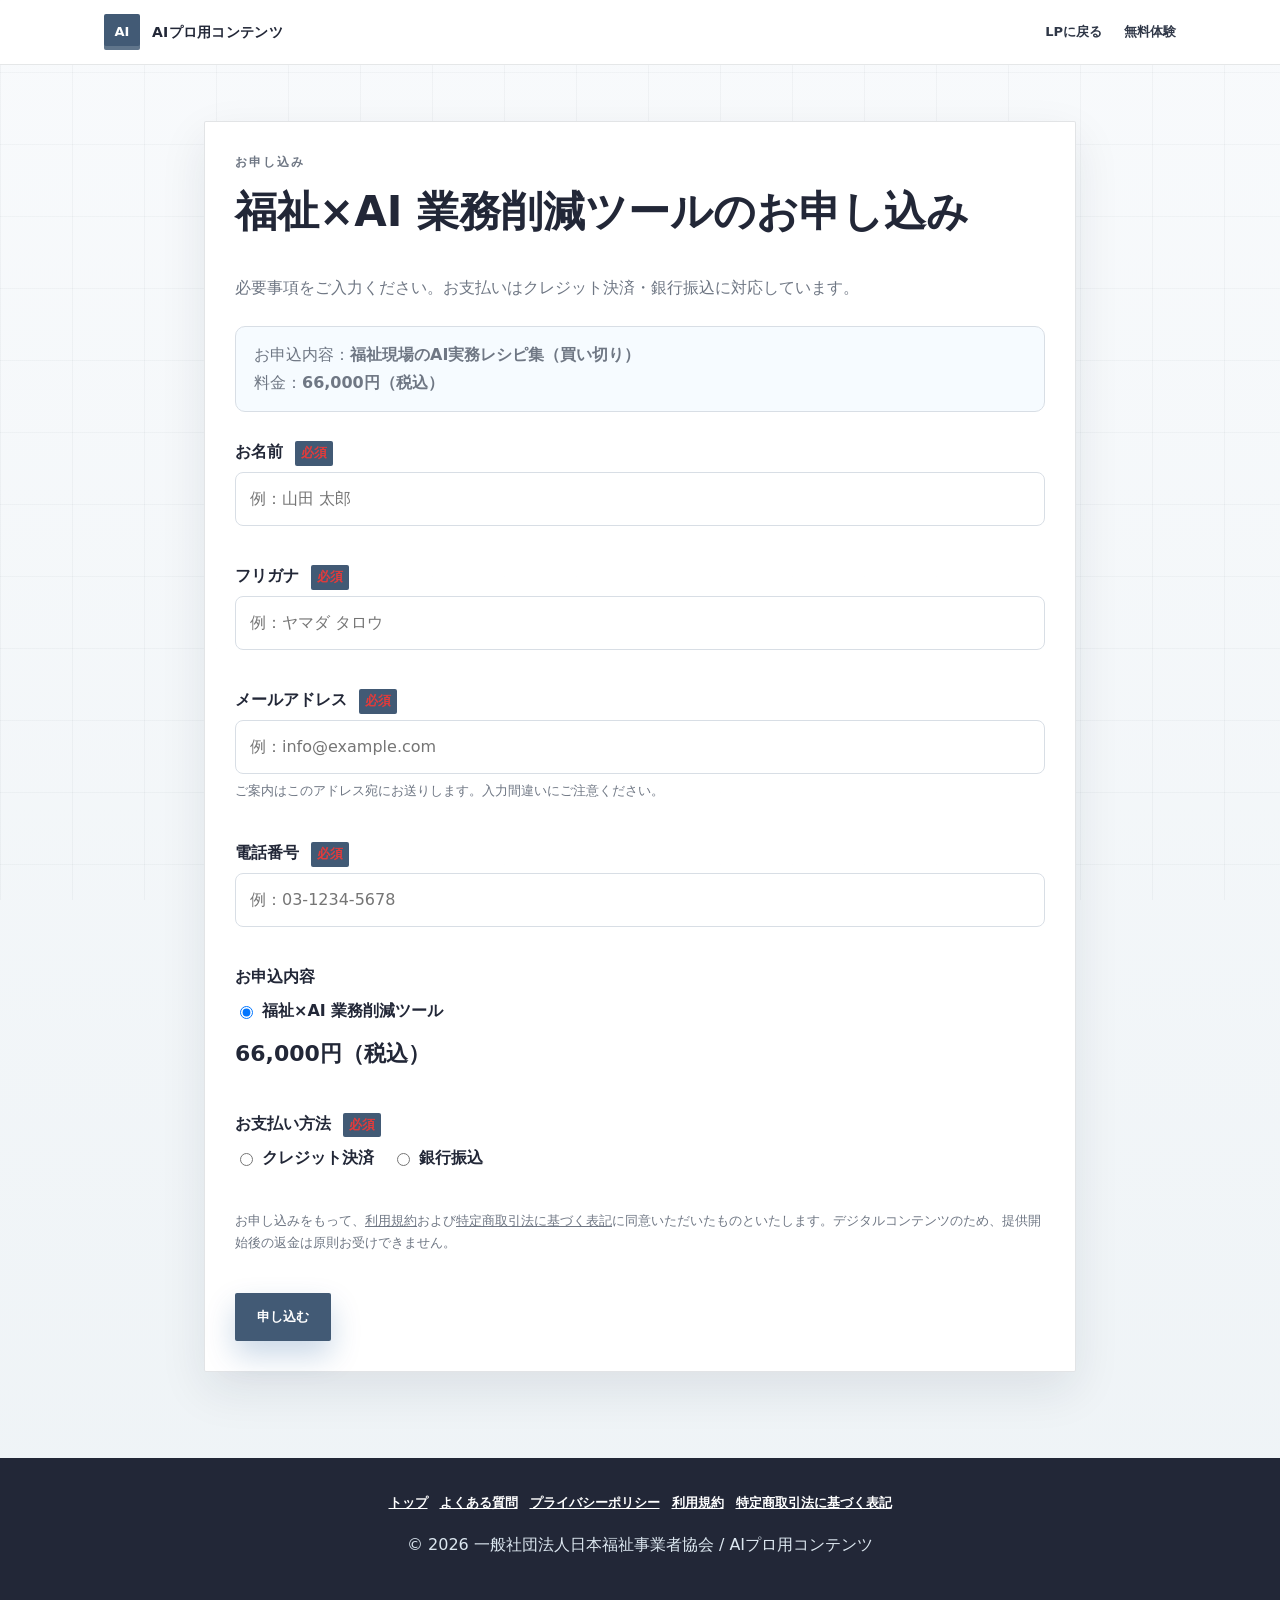
==== commit 11fe2147: "販売LPを縮小版（静的・買い切り）仕様に修正 - 価格を165,000円→66,000円（表示・申込フォームfld4・特商法・申込後フロー） - 納品をログイン/パスコード発行→閲覧用URL案内（認証" ====
--- a/apply.html
+++ b/apply.html
@@ -43,7 +43,7 @@
       <p>必要事項をご入力ください。お支払いはクレジット決済・銀行振込に対応しています。</p>
 
       <div class="order-summary">
-        <p style="margin:0;">お申込内容：<strong>福祉×AI 業務削減ツール（事業所版）</strong><br>料金：<strong>165,000円（税込）</strong></p>
+        <p style="margin:0;">お申込内容：<strong>福祉現場のAI実務レシピ集（買い切り）</strong><br>料金：<strong>66,000円（税込）</strong></p>
       </div>
 
       <!-- ▼ オートビズ（76auto.biz）への送信フォーム。hidden項目・name属性は変更しないこと ▼ -->
@@ -51,7 +51,7 @@
         <input type="hidden" name="mcode" value="UTF-8">
         <input type="hidden" name="tno" value="74">
         <input type="hidden" name="spflg" value="1">
-        <input type="hidden" name="fld4" value="165000">
+        <input type="hidden" name="fld4" value="66000">
         <input type="hidden" name="rgst" value="entry">
 
         <div class="field">
@@ -76,7 +76,7 @@
           <div class="radios">
             <label><input type="radio" name="fld3" value="福祉×AI 業務削減ツール" checked> 福祉×AI 業務削減ツール</label>
           </div>
-          <p class="price-line">165,000円（税込）</p>
+          <p class="price-line">66,000円（税込）</p>
         </div>
         <div class="field">
           <label class="lbl">お支払い方法 <span class="req">必須</span></label>
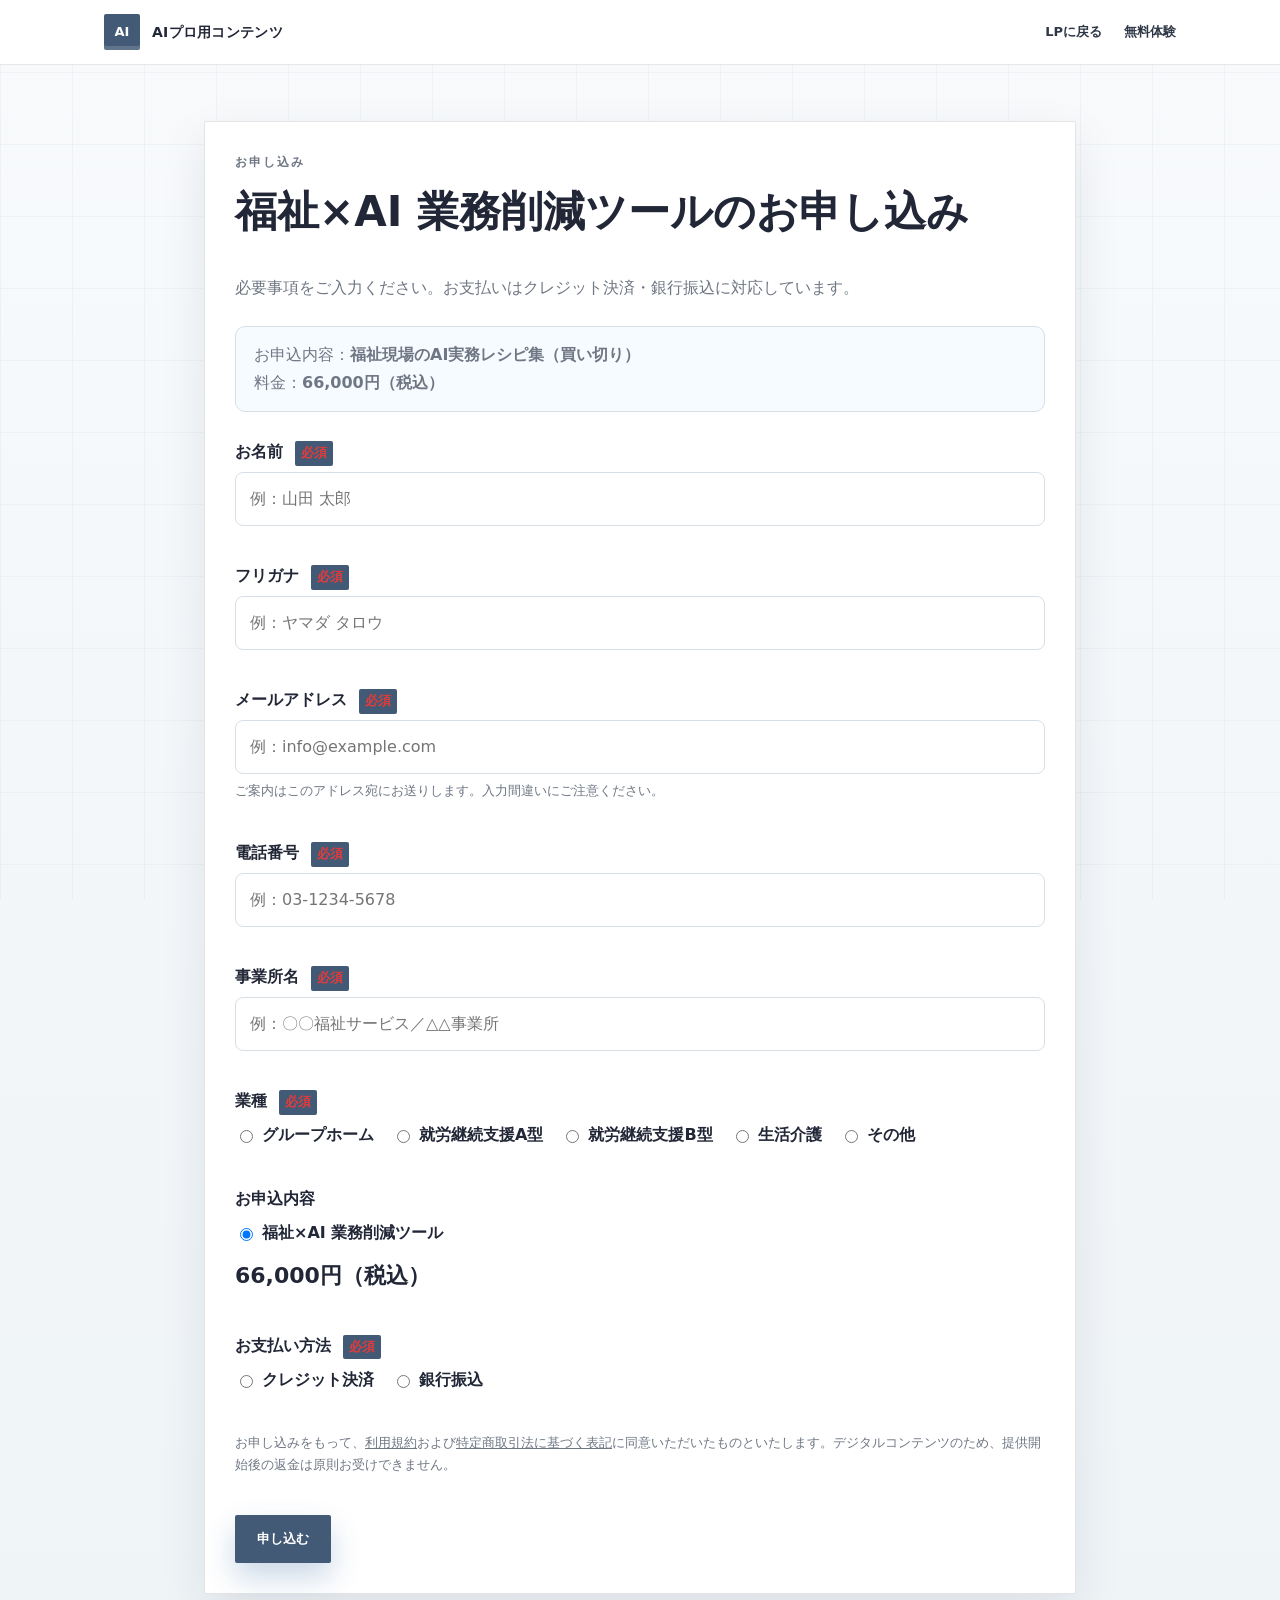
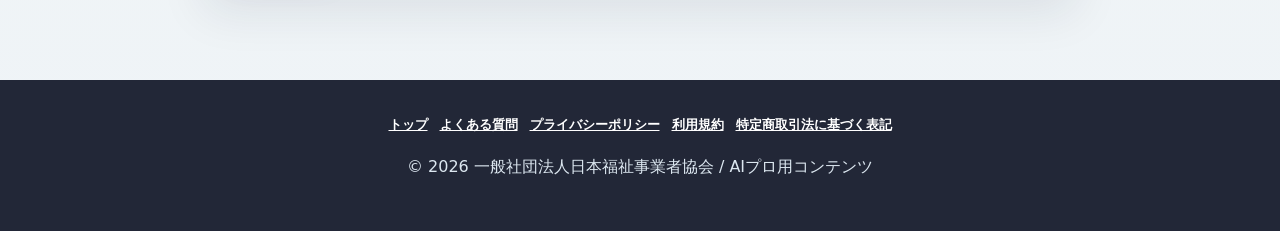
==== commit 0954dd7e: "申込フォームにオートビズ項目（事業所名fld6・業種fld7）を追加 オートビズ側フォームと一致していなかったため、index.html（料金セクション） と apply.html の両フォームに以下" ====
--- a/apply.html
+++ b/apply.html
@@ -72,6 +72,20 @@
           <input type="text" name="fld1" required placeholder="例：03-1234-5678">
         </div>
         <div class="field">
+          <label class="lbl">事業所名 <span class="req">必須</span></label>
+          <input type="text" name="fld6" required placeholder="例：〇〇福祉サービス／△△事業所">
+        </div>
+        <div class="field">
+          <label class="lbl">業種 <span class="req">必須</span></label>
+          <div class="radios">
+            <label><input type="radio" name="fld7" value="グループホーム" required> グループホーム</label>
+            <label><input type="radio" name="fld7" value="就労継続支援A型"> 就労継続支援A型</label>
+            <label><input type="radio" name="fld7" value="就労継続支援B型"> 就労継続支援B型</label>
+            <label><input type="radio" name="fld7" value="生活介護"> 生活介護</label>
+            <label><input type="radio" name="fld7" value="その他"> その他</label>
+          </div>
+        </div>
+        <div class="field">
           <label class="lbl">お申込内容</label>
           <div class="radios">
             <label><input type="radio" name="fld3" value="福祉×AI 業務削減ツール" checked> 福祉×AI 業務削減ツール</label>
